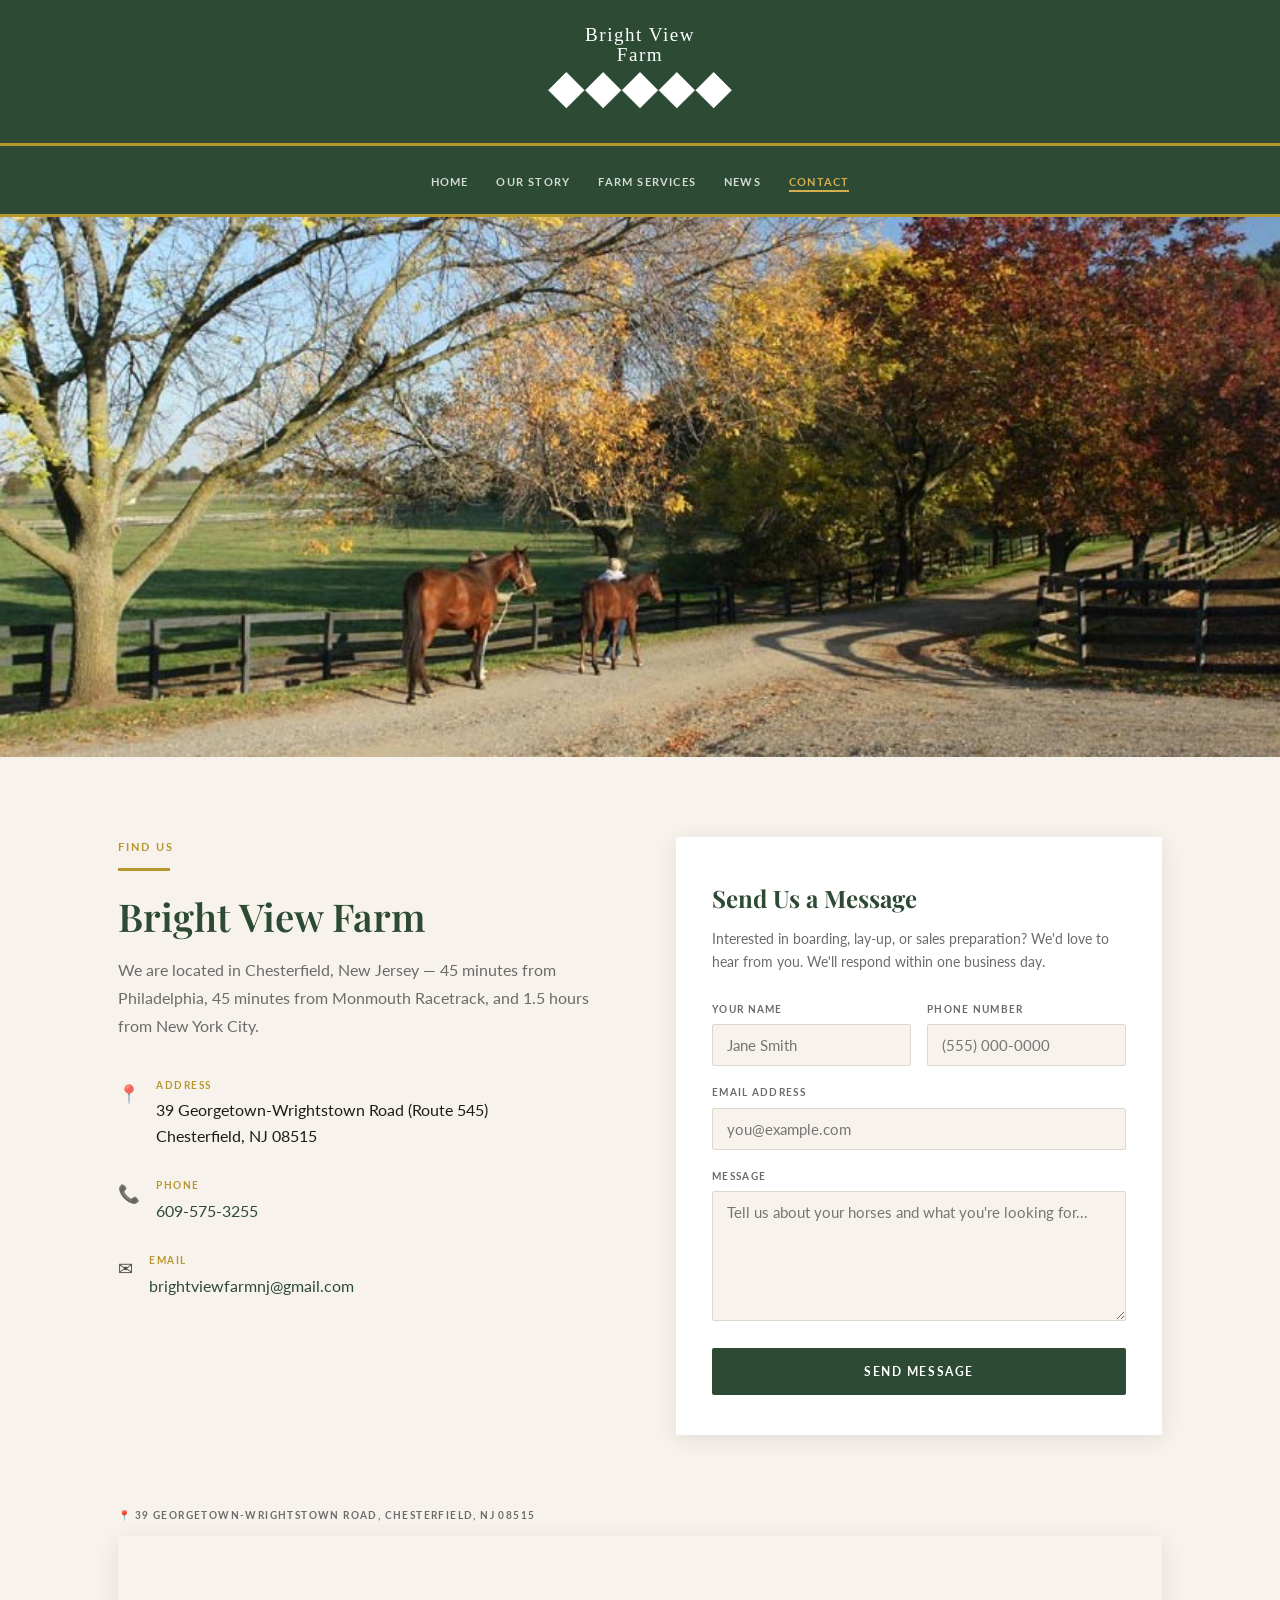
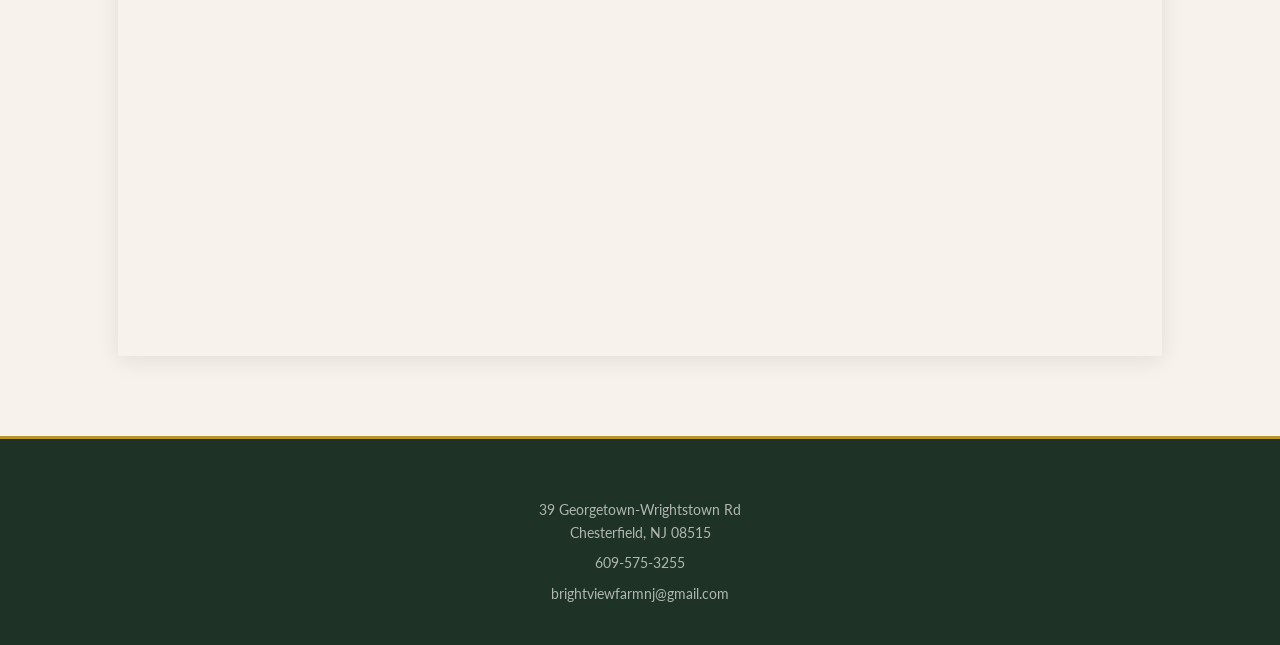
==== contact.html @ b3ddf8e7 "Use precise coordinates for Bright View Farm map pin" ====
<!DOCTYPE html>
<html lang="en">
<head>
  <meta charset="UTF-8">
  <meta name="viewport" content="width=device-width, initial-scale=1.0">
  <title>Contact — Bright View Farm</title>
  <meta name="description" content="Contact Bright View Farm in Chesterfield, NJ. Call 609-575-3255 or email brightviewfarmnj@gmail.com. Located at 39 Georgetown-Wrightstown Road, 45 minutes from Philadelphia.">
  <link rel="stylesheet" href="css/style.css">
</head>
<body>

  <!-- SITE HEADER -->
  <header class="site-header">
    <a href="index.html" class="logo-link">
      <img src="images/logo.svg" alt="Bright View Farm" class="site-logo">
    </a>
  </header>

  <!-- NAVIGATION -->
  <nav class="nav">
    <div class="container nav__inner">
<button class="nav__toggle" aria-label="Toggle navigation"
        onclick="this.closest('nav').querySelector('.nav__links').classList.toggle('open')">
        <span></span><span></span><span></span>
      </button>
      <ul class="nav__links">
        <li><a href="index.html">Home</a></li>
        <li><a href="our-story.html">Our Story</a></li>
        <li><a href="services.html">Farm Services</a></li>
        <li><a href="news.html">News</a></li>
        <li><a href="contact.html" class="active">Contact</a></li>
      </ul>
    </div>
  </nav>

  <!-- HERO -->
  <section class="hero" style="background-image: url('images/home-final-cropped-940x358_c.jpg');"></section>

  <!-- CONTACT SECTION -->
  <section class="contact-section">
    <div class="container">
      <div class="contact-grid">

        <!-- Left: Info + Directions -->
        <div>
          <p class="section-label">Find Us</p>
          <div class="gold-divider"></div>
          <h2 class="section-heading">Bright View Farm</h2>
          <p style="color:var(--text-muted); font-size:0.97rem; margin-bottom:36px; line-height:1.8;">We are located in Chesterfield, New Jersey — 45 minutes from Philadelphia, 45 minutes from Monmouth Racetrack, and 1.5 hours from New York City.</p>

          <div class="contact-info__block">
            <div class="contact-info__icon">&#128205;</div>
            <div>
              <p class="contact-info__label">Address</p>
              <p class="contact-info__value">
                39 Georgetown-Wrightstown Road (Route 545)<br>
                Chesterfield, NJ 08515
              </p>
            </div>
          </div>

          <div class="contact-info__block">
            <div class="contact-info__icon">&#128222;</div>
            <div>
              <p class="contact-info__label">Phone</p>
              <p class="contact-info__value">
                <a href="tel:6095753255">609-575-3255</a>
              </p>
            </div>
          </div>

          <div class="contact-info__block">
            <div class="contact-info__icon">&#9993;</div>
            <div>
              <p class="contact-info__label">Email</p>
              <p class="contact-info__value">
                <a href="mailto:brightviewfarmnj@gmail.com">brightviewfarmnj@gmail.com</a>
              </p>
            </div>
          </div>

        </div>

        <!-- Right: Contact Form -->
        <div>
          <form class="contact-form"
                action="https://formspree.io/f/mojpobgn"
                method="POST">
            <!-- To activate this form: create a free account at formspree.io,
                 create a new form, and replace YOUR_FORM_ID with your form's ID. -->

            <h3 class="contact-form__heading">Send Us a Message</h3>
            <p class="contact-form__sub">Interested in boarding, lay-up, or sales preparation? We'd love to hear from you. We'll respond within one business day.</p>

            <div class="form-row">
              <div class="form-group">
                <label for="name">Your Name</label>
                <input type="text" id="name" name="name" placeholder="Jane Smith" required>
              </div>
              <div class="form-group">
                <label for="phone">Phone Number</label>
                <input type="tel" id="phone" name="phone" placeholder="(555) 000-0000">
              </div>
            </div>

            <div class="form-group">
              <label for="email">Email Address</label>
              <input type="email" id="email" name="email" placeholder="you@example.com" required>
            </div>

            <div class="form-group">
              <label for="message">Message</label>
              <textarea id="message" name="message" placeholder="Tell us about your horses and what you're looking for..." required></textarea>
            </div>

            <button type="submit" class="btn btn--green" style="width:100%; font-size:12px; padding:14px;">Send Message</button>
          </form>
        </div>

      </div>

      <!-- Map -->
      <div class="map-section">
        <p class="map-section__label">&#128205; 39 Georgetown-Wrightstown Road, Chesterfield, NJ 08515</p>
        <iframe
          src="https://maps.google.com/maps?q=loc:40.1287,-74.6628&z=15&output=embed"
          title="Bright View Farm location"
          allowfullscreen=""
          loading="lazy"
          referrerpolicy="no-referrer-when-downgrade">
        </iframe>
      </div>

    </div>
  </section>

  <!-- FOOTER -->
  <footer class="footer">
    <div class="container" style="text-align: center;">
      <p class="footer__contact-line">39 Georgetown-Wrightstown Rd<br>Chesterfield, NJ 08515</p>
      <p class="footer__contact-line"><a href="tel:6095753255">609-575-3255</a></p>
      <p class="footer__contact-line"><a href="mailto:brightviewfarmnj@gmail.com">brightviewfarmnj@gmail.com</a></p>
    </div>
  </footer>

</body>
</html>
---- css/style.css ----
/* ============================================================
   BRIGHT VIEW FARM — SHARED STYLES
   ============================================================ */

@import url('https://fonts.googleapis.com/css2?family=Playfair+Display:ital,wght@0,400;0,600;0,700;1,400&family=Lato:wght@300;400;700&display=swap');

/* === VARIABLES === */
:root {
  --green:        #2D4A35;
  --green-dark:   #1e3225;
  --green-light:  #3d6347;
  --ivory:        #F7F3EC;
  --gold:         #B8962E;
  --gold-light:   #d4af50;
  --charcoal:     #1C1C1C;
  --text-muted:   #6b6b6b;
  --border:       #ddd7ce;
  --white:        #ffffff;
  --shadow:       0 4px 24px rgba(0,0,0,0.09);
}

/* === RESET === */
*, *::before, *::after { box-sizing: border-box; margin: 0; padding: 0; }
img { max-width: 100%; display: block; }
a { text-decoration: none; color: inherit; }
ul { list-style: none; }

ul.services-list {
  list-style: disc;
  padding-left: 24px;
  margin-top: 20px;
}

ul.services-list li {
  margin-bottom: 8px;
}

/* === BASE === */
html { scroll-behavior: smooth; }

body {
  font-family: 'Lato', sans-serif;
  background-color: var(--ivory);
  color: var(--charcoal);
  font-size: 17px;
  line-height: 1.75;
}

/* === UTILITIES === */
.container {
  max-width: 1100px;
  margin: 0 auto;
  padding: 0 28px;
}

.text-center { text-align: center; }
.text-center .section-subheading { margin-left: auto; margin-right: auto; }

.section-label {
  font-size: 11px;
  font-weight: 700;
  letter-spacing: 0.18em;
  text-transform: uppercase;
  color: var(--gold);
  margin-bottom: 12px;
}

.section-heading {
  font-family: 'Playfair Display', serif;
  font-size: clamp(1.8rem, 3vw, 2.4rem);
  font-weight: 600;
  color: var(--green);
  line-height: 1.2;
  margin-bottom: 18px;
}

.section-heading--white { color: var(--white); }

.section-subheading {
  font-size: 1rem;
  color: var(--text-muted);
  max-width: 620px;
  margin-bottom: 48px;
  line-height: 1.8;
}

.gold-divider {
  width: 52px;
  height: 3px;
  background: var(--gold);
  margin-bottom: 22px;
}

.gold-divider--center {
  margin-left: auto;
  margin-right: auto;
}

/* === BUTTONS === */
.btn {
  display: inline-block;
  padding: 13px 30px;
  font-family: 'Lato', sans-serif;
  font-size: 11px;
  font-weight: 700;
  letter-spacing: 0.13em;
  text-transform: uppercase;
  border-radius: 2px;
  transition: background 0.2s, color 0.2s, border-color 0.2s, opacity 0.2s;
  cursor: pointer;
  border: 2px solid transparent;
}

.btn--green {
  background: var(--green);
  color: var(--white);
  border-color: var(--green);
}
.btn--green:hover { background: var(--green-dark); border-color: var(--green-dark); }

.btn--outline-white {
  background: transparent;
  color: var(--white);
  border-color: rgba(255,255,255,0.65);
}
.btn--outline-white:hover { background: rgba(255,255,255,0.12); border-color: var(--white); }

.btn--outline-green {
  background: transparent;
  color: var(--green);
  border-color: var(--green);
}
.btn--outline-green:hover { background: var(--green); color: var(--white); }

.btn--gold {
  background: var(--gold);
  color: var(--white);
  border-color: var(--gold);
}
.btn--gold:hover { background: var(--gold-light); border-color: var(--gold-light); }

/* ============================================================
   NAVIGATION
   ============================================================ */
.nav {
  position: sticky;
  top: 0;
  z-index: 100;
  background: var(--green);
  border-bottom: 3px solid var(--gold);
}

.nav__inner {
  display: flex;
  align-items: center;
  justify-content: center;
  height: 68px;
}

.nav__links {
  display: flex;
  gap: 28px;
  align-items: center;
}

.nav__links a {
  font-size: 11px;
  font-weight: 700;
  letter-spacing: 0.11em;
  text-transform: uppercase;
  color: rgba(255,255,255,0.8);
  transition: color 0.2s;
  white-space: nowrap;
  padding-bottom: 2px;
  border-bottom: 2px solid transparent;
}
.nav__links a:hover,
.nav__links a.active {
  color: var(--gold-light);
  border-bottom-color: var(--gold-light);
}

.nav__toggle {
  display: none;
  flex-direction: column;
  gap: 5px;
  cursor: pointer;
  padding: 4px;
  background: none;
  border: none;
}
.nav__toggle span {
  display: block;
  width: 24px;
  height: 2px;
  background: var(--white);
  transition: 0.2s;
}

@media (max-width: 820px) {
  .nav__toggle { display: flex; }
  .nav__links {
    display: none;
    position: absolute;
    top: 71px;
    left: 0;
    right: 0;
    background: var(--green-dark);
    flex-direction: column;
    gap: 0;
    padding: 12px 0 16px;
  }
  .nav__links.open { display: flex; }
  .nav__links a {
    padding: 11px 28px;
    width: 100%;
    border-bottom: none;
  }
}

/* ============================================================
   HERO — HOME
   ============================================================ */
.hero {
  position: relative;
  min-height: 540px;
  display: flex;
  align-items: center;
  background-size: cover;
  background-position: center;
  background-repeat: no-repeat;
}

.hero--slideshow {
  overflow: hidden;
}

.hero-slide {
  position: absolute;
  inset: 0;
  background-size: cover;
  background-position: center center;
  background-repeat: no-repeat;
  opacity: 0;
  animation: hero-slide-fade 30s infinite;
}

.hero-slide:nth-child(1) { animation-delay: 0s; background-position: 60% center; }
.hero-slide:nth-child(2) { animation-delay: -24s; }
.hero-slide:nth-child(3) { animation-delay: -18s; background-position: left center; }
.hero-slide:nth-child(4) { animation-delay: -12s; }
.hero-slide:nth-child(5) { animation-delay: -6s; }

@keyframes hero-slide-fade {
  0%     { opacity: 1; }
  16.67% { opacity: 1; }
  20%    { opacity: 0; }
  96.67% { opacity: 0; }
  100%   { opacity: 1; }
}

.hero__content {
  position: relative;
  z-index: 1;
  max-width: 580px;
  margin: 0 auto;
  padding: 60px 0;
  text-align: center;
}

.hero__eyebrow {
  font-size: 11px;
  font-weight: 700;
  letter-spacing: 0.2em;
  text-transform: uppercase;
  color: var(--gold-light);
  margin-bottom: 16px;
}

.hero__title {
  font-family: 'Playfair Display', serif;
  font-size: clamp(2.8rem, 6vw, 4.5rem);
  font-weight: 700;
  color: var(--white);
  line-height: 1.05;
  margin-bottom: 20px;
  text-align: center;
}

.hero__tagline {
  font-size: 1.05rem;
  font-weight: 300;
  color: rgba(255,255,255,0.88);
  margin: 0 auto 36px;
  line-height: 1.65;
  max-width: 440px;
}

.hero__actions { display: flex; gap: 14px; flex-wrap: wrap; justify-content: center; }

/* ============================================================
   ECLIPSE AWARD BANNER
   ============================================================ */
.eclipse-banner {
  background: var(--green-dark);
  border-bottom: 4px solid var(--gold);
  padding: 52px 0;
}

.eclipse-banner__inner {
  display: flex;
  align-items: flex-start;
  gap: 36px;
}

.eclipse-banner__trophy {
  font-size: 3.8rem;
  line-height: 1;
  flex-shrink: 0;
  filter: drop-shadow(0 2px 6px rgba(0,0,0,0.3));
}

.eclipse-banner__tag {
  display: inline-block;
  background: var(--gold);
  color: var(--white);
  font-size: 10px;
  font-weight: 700;
  letter-spacing: 0.18em;
  text-transform: uppercase;
  padding: 4px 12px;
  margin-bottom: 10px;
  border-radius: 2px;
}

.eclipse-banner__label {
  font-size: 11px;
  font-weight: 700;
  letter-spacing: 0.16em;
  text-transform: uppercase;
  color: var(--gold-light);
  margin-bottom: 8px;
}

.eclipse-banner__horse {
  font-family: 'Playfair Display', serif;
  font-size: clamp(1.8rem, 3.5vw, 2.4rem);
  font-weight: 700;
  color: var(--white);
  line-height: 1.1;
  margin-bottom: 12px;
}

.eclipse-banner__desc {
  font-size: 0.96rem;
  color: rgba(255,255,255,0.75);
  max-width: 580px;
  line-height: 1.7;
  margin-bottom: 20px;
}

@media (max-width: 600px) {
  .eclipse-banner__inner { flex-direction: column; gap: 20px; }
  .eclipse-banner__trophy { font-size: 2.6rem; }
}

/* ============================================================
   PAGE HERO — inner pages
   ============================================================ */
.page-hero {
  position: relative;
  min-height: 300px;
  display: flex;
  align-items: flex-end;
  background-size: cover;
  background-position: center;
  background-repeat: no-repeat;
}

.page-hero::after {
  content: '';
  position: absolute;
  inset: 0;
  background: linear-gradient(
    to top,
    rgba(20, 38, 24, 0.88) 0%,
    rgba(20, 38, 24, 0.35) 55%,
    transparent 100%
  );
}

.page-hero__content {
  position: relative;
  z-index: 1;
  padding: 40px 0;
}

.page-hero__eyebrow {
  font-size: 11px;
  font-weight: 700;
  letter-spacing: 0.2em;
  text-transform: uppercase;
  color: var(--gold-light);
  margin-bottom: 8px;
}

.page-hero__title {
  font-family: 'Playfair Display', serif;
  font-size: clamp(2rem, 4vw, 3rem);
  font-weight: 700;
  color: var(--white);
  line-height: 1.1;
}

/* ============================================================
   HOME — INTRO SECTION
   ============================================================ */
.intro-section { padding: 88px 0; }

.intro-grid {
  display: grid;
  grid-template-columns: 1fr 1fr;
  gap: 72px;
  align-items: center;
}

.intro-grid__image {
  width: 100%;
  aspect-ratio: 5/4;
  object-fit: cover;
  border-radius: 2px;
  box-shadow: var(--shadow);
}

.intro-grid__text p + p { margin-top: 16px; }

@media (max-width: 780px) {
  .intro-grid { grid-template-columns: 1fr; gap: 40px; }
}

/* ============================================================
   HOME — PILLARS
   ============================================================ */
.pillars-section {
  background: var(--green);
  padding: 80px 0;
}

.pillars-header { margin-bottom: 52px; }

.pillars-grid {
  display: grid;
  grid-template-columns: repeat(3, 1fr);
  gap: 32px;
}

.pillar {
  text-align: center;
  padding: 36px 24px;
  border: 1px solid rgba(255,255,255,0.14);
  border-radius: 2px;
  transition: background 0.2s;
}
.pillar:hover { background: rgba(255,255,255,0.05); }

.pillar__number {
  font-family: 'Playfair Display', serif;
  font-size: 3.2rem;
  font-weight: 700;
  color: var(--gold-light);
  line-height: 1;
  margin-bottom: 8px;
}

.pillar__label {
  font-size: 10px;
  font-weight: 700;
  letter-spacing: 0.14em;
  text-transform: uppercase;
  color: rgba(255,255,255,0.55);
  margin-bottom: 14px;
}

.pillar__text {
  font-size: 0.9rem;
  color: rgba(255,255,255,0.78);
  line-height: 1.7;
}

@media (max-width: 720px) {
  .pillars-grid { grid-template-columns: 1fr; gap: 20px; }
}

/* ============================================================
   HOME — AWARDS STRIP
   ============================================================ */
.awards-section {
  padding: 80px 0;
  background: var(--white);
}

.awards-grid {
  display: flex;
  gap: 20px;
  justify-content: center;
  flex-wrap: wrap;
  margin-top: 44px;
}

.award-badge {
  background: var(--ivory);
  border: 2px solid var(--gold);
  border-radius: 2px;
  padding: 22px 30px;
  text-align: center;
  min-width: 150px;
  transition: transform 0.2s, box-shadow 0.2s;
}
.award-badge:hover { transform: translateY(-3px); box-shadow: var(--shadow); }

.award-badge__year {
  display: block;
  font-family: 'Playfair Display', serif;
  font-size: 2.2rem;
  font-weight: 700;
  color: var(--green);
  line-height: 1;
  margin-bottom: 8px;
}

.award-badge__label {
  font-size: 10px;
  font-weight: 700;
  letter-spacing: 0.1em;
  text-transform: uppercase;
  color: var(--text-muted);
  line-height: 1.5;
}

/* ============================================================
   HOME — PHOTO GRID
   ============================================================ */
.photo-grid-section { padding: 80px 0; }

.photo-grid {
  display: grid;
  grid-template-columns: repeat(4, 1fr);
  gap: 6px;
  margin-top: 44px;
}

.photo-grid__item {
  aspect-ratio: 1;
  overflow: hidden;
}

.photo-grid__item img {
  width: 100%;
  height: 100%;
  object-fit: cover;
  transition: transform 0.45s ease;
}
.photo-grid__item:hover img { transform: scale(1.06); }

@media (max-width: 640px) {
  .photo-grid { grid-template-columns: repeat(2, 1fr); }
}

/* ============================================================
   CTA SECTION
   ============================================================ */
.cta-section {
  background: var(--ivory);
  border-top: 1px solid var(--border);
  border-bottom: 1px solid var(--border);
  padding: 88px 0;
  text-align: center;
}

.cta-section .section-subheading {
  margin-left: auto;
  margin-right: auto;
}

.cta-actions { display: flex; gap: 14px; justify-content: center; flex-wrap: wrap; }

/* ============================================================
   SERVICES PAGE
   ============================================================ */
.services-intro { padding: 80px 0 48px; }

.services-grid {
  display: grid;
  grid-template-columns: 1fr 1fr;
  gap: 28px;
  padding: 0 0 80px;
}

.service-card {
  background: var(--white);
  border-radius: 2px;
  padding: 36px 32px;
  border-left: 4px solid var(--gold);
  box-shadow: var(--shadow);
}

.service-card__icon {
  font-size: 1.8rem;
  margin-bottom: 16px;
  line-height: 1;
}

.service-card__title {
  font-family: 'Playfair Display', serif;
  font-size: 1.25rem;
  color: var(--green);
  margin-bottom: 12px;
}

.service-card__text {
  font-size: 0.92rem;
  color: var(--text-muted);
  line-height: 1.75;
}

@media (max-width: 640px) {
  .services-grid { grid-template-columns: 1fr; }
}

.facilities-section {
  background: var(--green);
  padding: 80px 0;
}

.facilities-grid {
  display: grid;
  grid-template-columns: repeat(4, 1fr);
  gap: 24px;
  margin-top: 52px;
  text-align: center;
}

.facility-stat__number {
  font-family: 'Playfair Display', serif;
  font-size: 3.2rem;
  font-weight: 700;
  color: var(--gold-light);
  line-height: 1;
  margin-bottom: 8px;
}

.facility-stat__label {
  font-size: 10px;
  font-weight: 700;
  letter-spacing: 0.13em;
  text-transform: uppercase;
  color: rgba(255,255,255,0.65);
  line-height: 1.5;
}

@media (max-width: 640px) {
  .facilities-grid { grid-template-columns: repeat(2, 1fr); }
}

.services-photo-strip {
  padding: 80px 0;
}

.services-photo-grid {
  display: grid;
  grid-template-columns: repeat(3, 1fr);
  gap: 8px;
  margin-top: 40px;
}

.services-photo-grid__item {
  aspect-ratio: 4/3;
  overflow: hidden;
}

.services-photo-grid__item img {
  width: 100%;
  height: 100%;
  object-fit: cover;
  transition: transform 0.45s;
}
.services-photo-grid__item:hover img { transform: scale(1.05); }

@media (max-width: 640px) {
  .services-photo-grid { grid-template-columns: 1fr; }
}

/* ============================================================
   OUR STORY PAGE
   ============================================================ */
.story-section { padding: 80px 0; }

.story-block {
  display: grid;
  grid-template-columns: 1fr 1fr;
  gap: 72px;
  align-items: center;
  margin-bottom: 88px;
}

.story-block--reverse { direction: rtl; }
.story-block--reverse > * { direction: ltr; }

.story-block__image {
  width: 100%;
  aspect-ratio: 5/4;
  object-fit: cover;
  border-radius: 2px;
  box-shadow: var(--shadow);
}

.story-block__year {
  display: inline-block;
  background: var(--gold);
  color: var(--white);
  font-size: 10px;
  font-weight: 700;
  letter-spacing: 0.12em;
  text-transform: uppercase;
  padding: 4px 12px;
  margin-bottom: 14px;
  border-radius: 2px;
}

.story-block__text p + p { margin-top: 16px; }

@media (max-width: 780px) {
  .story-block { grid-template-columns: 1fr; gap: 32px; direction: ltr; }
  .story-block--reverse { direction: ltr; }
}

.legacy-quote {
  background: var(--green);
  padding: 80px 0;
  text-align: center;
}

.legacy-quote__mark {
  font-family: 'Playfair Display', serif;
  font-size: 5rem;
  color: var(--gold);
  line-height: 0.5;
  margin-bottom: 24px;
  display: block;
}

.legacy-quote__text {
  font-family: 'Playfair Display', serif;
  font-size: clamp(1.2rem, 2.5vw, 1.65rem);
  font-style: italic;
  color: var(--white);
  max-width: 680px;
  margin: 0 auto 20px;
  line-height: 1.55;
}

.legacy-quote__attr {
  font-size: 0.875rem;
  font-weight: 700;
  letter-spacing: 0.1em;
  text-transform: uppercase;
  color: var(--gold-light);
}

/* ============================================================
   NEWS PAGE
   ============================================================ */
.news-section { padding: 80px 0; }

.eclipse-feature {
  background: var(--green-dark);
  border: 1px solid rgba(184, 150, 46, 0.5);
  border-radius: 2px;
  padding: 52px 48px;
  margin-bottom: 72px;
  display: grid;
  grid-template-columns: auto 1fr;
  gap: 44px;
  align-items: start;
}

.eclipse-feature__trophy {
  font-size: 4.5rem;
  line-height: 1;
  filter: drop-shadow(0 2px 8px rgba(0,0,0,0.4));
}

.eclipse-feature__tag {
  display: inline-block;
  background: var(--gold);
  color: var(--white);
  font-size: 10px;
  font-weight: 700;
  letter-spacing: 0.18em;
  text-transform: uppercase;
  padding: 4px 12px;
  margin-bottom: 14px;
  border-radius: 2px;
}

.eclipse-feature__title {
  font-family: 'Playfair Display', serif;
  font-size: clamp(1.8rem, 3.5vw, 2.6rem);
  font-weight: 700;
  color: var(--white);
  line-height: 1.1;
  margin-bottom: 8px;
}

.eclipse-feature__subtitle {
  font-size: 1rem;
  color: var(--gold-light);
  font-weight: 300;
  letter-spacing: 0.04em;
  margin-bottom: 20px;
}

.eclipse-feature__text {
  font-size: 0.95rem;
  color: rgba(255,255,255,0.78);
  line-height: 1.75;
}

.eclipse-feature__text p + p { margin-top: 14px; }

@media (max-width: 640px) {
  .eclipse-feature {
    grid-template-columns: 1fr;
    gap: 24px;
    padding: 32px 24px;
  }
  .eclipse-feature__trophy { font-size: 3rem; }
}

.toba-section { padding: 0 0 80px; }

.toba-grid {
  display: grid;
  grid-template-columns: 1fr 1fr;
  gap: 20px;
  margin-top: 44px;
}

.toba-card {
  background: var(--white);
  border-radius: 2px;
  padding: 28px 28px;
  border-top: 4px solid var(--green);
  box-shadow: var(--shadow);
  display: flex;
  gap: 20px;
  align-items: flex-start;
}

.toba-card__year {
  font-family: 'Playfair Display', serif;
  font-size: 2rem;
  font-weight: 700;
  color: var(--gold);
  line-height: 1;
  flex-shrink: 0;
  min-width: 56px;
}

.toba-card__title {
  font-size: 0.85rem;
  font-weight: 700;
  text-transform: uppercase;
  letter-spacing: 0.09em;
  color: var(--green);
  margin-bottom: 6px;
}

.toba-card__text {
  font-size: 0.875rem;
  color: var(--text-muted);
  line-height: 1.7;
}

@media (max-width: 640px) {
  .toba-grid { grid-template-columns: 1fr; }
}

.racing-news-section { padding: 0 0 80px; }

.news-item {
  background: var(--white);
  border-radius: 2px;
  padding: 28px 32px;
  margin-bottom: 16px;
  box-shadow: var(--shadow);
  border-left: 4px solid var(--gold);
}

.news-item__date {
  font-size: 10px;
  font-weight: 700;
  letter-spacing: 0.14em;
  text-transform: uppercase;
  color: var(--gold);
  margin-bottom: 8px;
}

.news-item__title {
  font-family: 'Playfair Display', serif;
  font-size: 1.2rem;
  color: var(--green);
  margin-bottom: 10px;
}

.news-item__text {
  font-size: 0.9rem;
  color: var(--text-muted);
  line-height: 1.75;
}

/* ============================================================
   CONTACT PAGE
   ============================================================ */
.contact-section { padding: 80px 0; }

.contact-grid {
  display: grid;
  grid-template-columns: 1fr 1fr;
  gap: 72px;
  align-items: start;
}

@media (max-width: 820px) {
  .contact-grid { grid-template-columns: 1fr; gap: 52px; }
}

.contact-info__block {
  display: flex;
  gap: 16px;
  margin-bottom: 28px;
}

.contact-info__icon {
  font-size: 1.1rem;
  flex-shrink: 0;
  margin-top: 2px;
  opacity: 0.8;
}

.contact-info__label {
  font-size: 10px;
  font-weight: 700;
  letter-spacing: 0.15em;
  text-transform: uppercase;
  color: var(--gold);
  margin-bottom: 4px;
}

.contact-info__value {
  font-size: 0.97rem;
  color: var(--charcoal);
  line-height: 1.65;
}

.contact-info__value a { color: var(--green); transition: color 0.2s; }
.contact-info__value a:hover { color: var(--gold); }

.directions-card {
  background: var(--white);
  border-radius: 2px;
  padding: 32px;
  margin-top: 8px;
  border-left: 4px solid var(--green);
  box-shadow: var(--shadow);
}

.directions-card h3 {
  font-family: 'Playfair Display', serif;
  font-size: 1.15rem;
  color: var(--green);
  margin-bottom: 14px;
}

.directions-card p {
  font-size: 0.93rem;
  color: var(--text-muted);
  line-height: 1.75;
}

/* Contact Form */
.contact-form {
  background: var(--white);
  border-radius: 2px;
  padding: 40px 36px;
  box-shadow: var(--shadow);
}

.contact-form__heading {
  font-family: 'Playfair Display', serif;
  font-size: 1.5rem;
  color: var(--green);
  margin-bottom: 8px;
}

.contact-form__sub {
  font-size: 0.875rem;
  color: var(--text-muted);
  margin-bottom: 28px;
  line-height: 1.65;
}

.form-group { margin-bottom: 18px; }

.form-group label {
  display: block;
  font-size: 10px;
  font-weight: 700;
  letter-spacing: 0.13em;
  text-transform: uppercase;
  color: var(--text-muted);
  margin-bottom: 6px;
}

.form-group input,
.form-group select,
.form-group textarea {
  width: 100%;
  padding: 11px 14px;
  border: 1px solid var(--border);
  border-radius: 2px;
  font-family: 'Lato', sans-serif;
  font-size: 0.95rem;
  color: var(--charcoal);
  background: var(--ivory);
  transition: border-color 0.2s, box-shadow 0.2s;
  -webkit-appearance: none;
  appearance: none;
}

.form-group input:focus,
.form-group select:focus,
.form-group textarea:focus {
  outline: none;
  border-color: var(--green);
  box-shadow: 0 0 0 3px rgba(45, 74, 53, 0.1);
}

.form-group textarea {
  height: 130px;
  resize: vertical;
}

.form-row {
  display: grid;
  grid-template-columns: 1fr 1fr;
  gap: 16px;
}

@media (max-width: 480px) {
  .form-row { grid-template-columns: 1fr; }
  .contact-form { padding: 32px 24px; }
}

/* Map */
.map-section { margin-top: 72px; }

.map-section__label {
  font-size: 10px;
  font-weight: 700;
  letter-spacing: 0.14em;
  text-transform: uppercase;
  color: var(--text-muted);
  margin-bottom: 12px;
}

.map-section iframe {
  width: 100%;
  height: 420px;
  border: 0;
  display: block;
  border-radius: 2px;
  box-shadow: var(--shadow);
}

/* ============================================================
   FOOTER
   ============================================================ */
.footer {
  background: var(--green-dark);
  padding: 60px 0 32px;
  border-top: 3px solid var(--gold);
}

.footer__inner {
  display: grid;
  grid-template-columns: 2.2fr 1fr 1.2fr;
  gap: 52px;
  margin-bottom: 52px;
}

.footer__logo {
  font-family: 'Playfair Display', serif;
  font-size: 1.25rem;
  color: var(--white);
  margin-bottom: 12px;
  letter-spacing: 0.03em;
}

.footer__tagline {
  font-size: 0.875rem;
  color: rgba(255,255,255,0.52);
  line-height: 1.7;
  margin-bottom: 16px;
}

.footer__award-note {
  font-size: 0.8rem;
  color: var(--gold-light);
  font-style: italic;
  line-height: 1.55;
}

.footer__heading {
  font-size: 10px;
  font-weight: 700;
  letter-spacing: 0.16em;
  text-transform: uppercase;
  color: var(--gold-light);
  margin-bottom: 18px;
}

.footer__links {
  display: flex;
  flex-direction: column;
  gap: 10px;
}

.footer__links a {
  font-size: 0.875rem;
  color: rgba(255,255,255,0.65);
  transition: color 0.2s;
}
.footer__links a:hover { color: var(--white); }

.footer__contact-line {
  font-size: 0.875rem;
  color: rgba(255,255,255,0.65);
  margin-bottom: 8px;
  line-height: 1.6;
}

.footer__contact-line a {
  color: rgba(255,255,255,0.65);
  transition: color 0.2s;
}
.footer__contact-line a:hover { color: var(--white); }

.footer__bottom {
  border-top: 1px solid rgba(255,255,255,0.1);
  padding-top: 24px;
  display: flex;
  justify-content: space-between;
  align-items: center;
  flex-wrap: wrap;
  gap: 10px;
}

.footer__copy {
  font-size: 0.8rem;
  color: rgba(255,255,255,0.38);
}

@media (max-width: 820px) {
  .footer__inner { grid-template-columns: 1fr; gap: 36px; }
  .footer__bottom { flex-direction: column; text-align: center; }
}

/* ---- Site Header / Logo ---- */
.site-header {
  background-color: #2D4A35;
  padding: 20px 0 18px;
  text-align: center;
  border-bottom: 3px solid #B8962E;
}
.logo-link {
  display: inline-block;
  line-height: 0;
  text-decoration: none;
}
.site-logo {
  width: 280px;
  max-width: 88vw;
  height: auto;
}
@media (max-width: 600px) {
  .site-logo { width: 220px; }
}
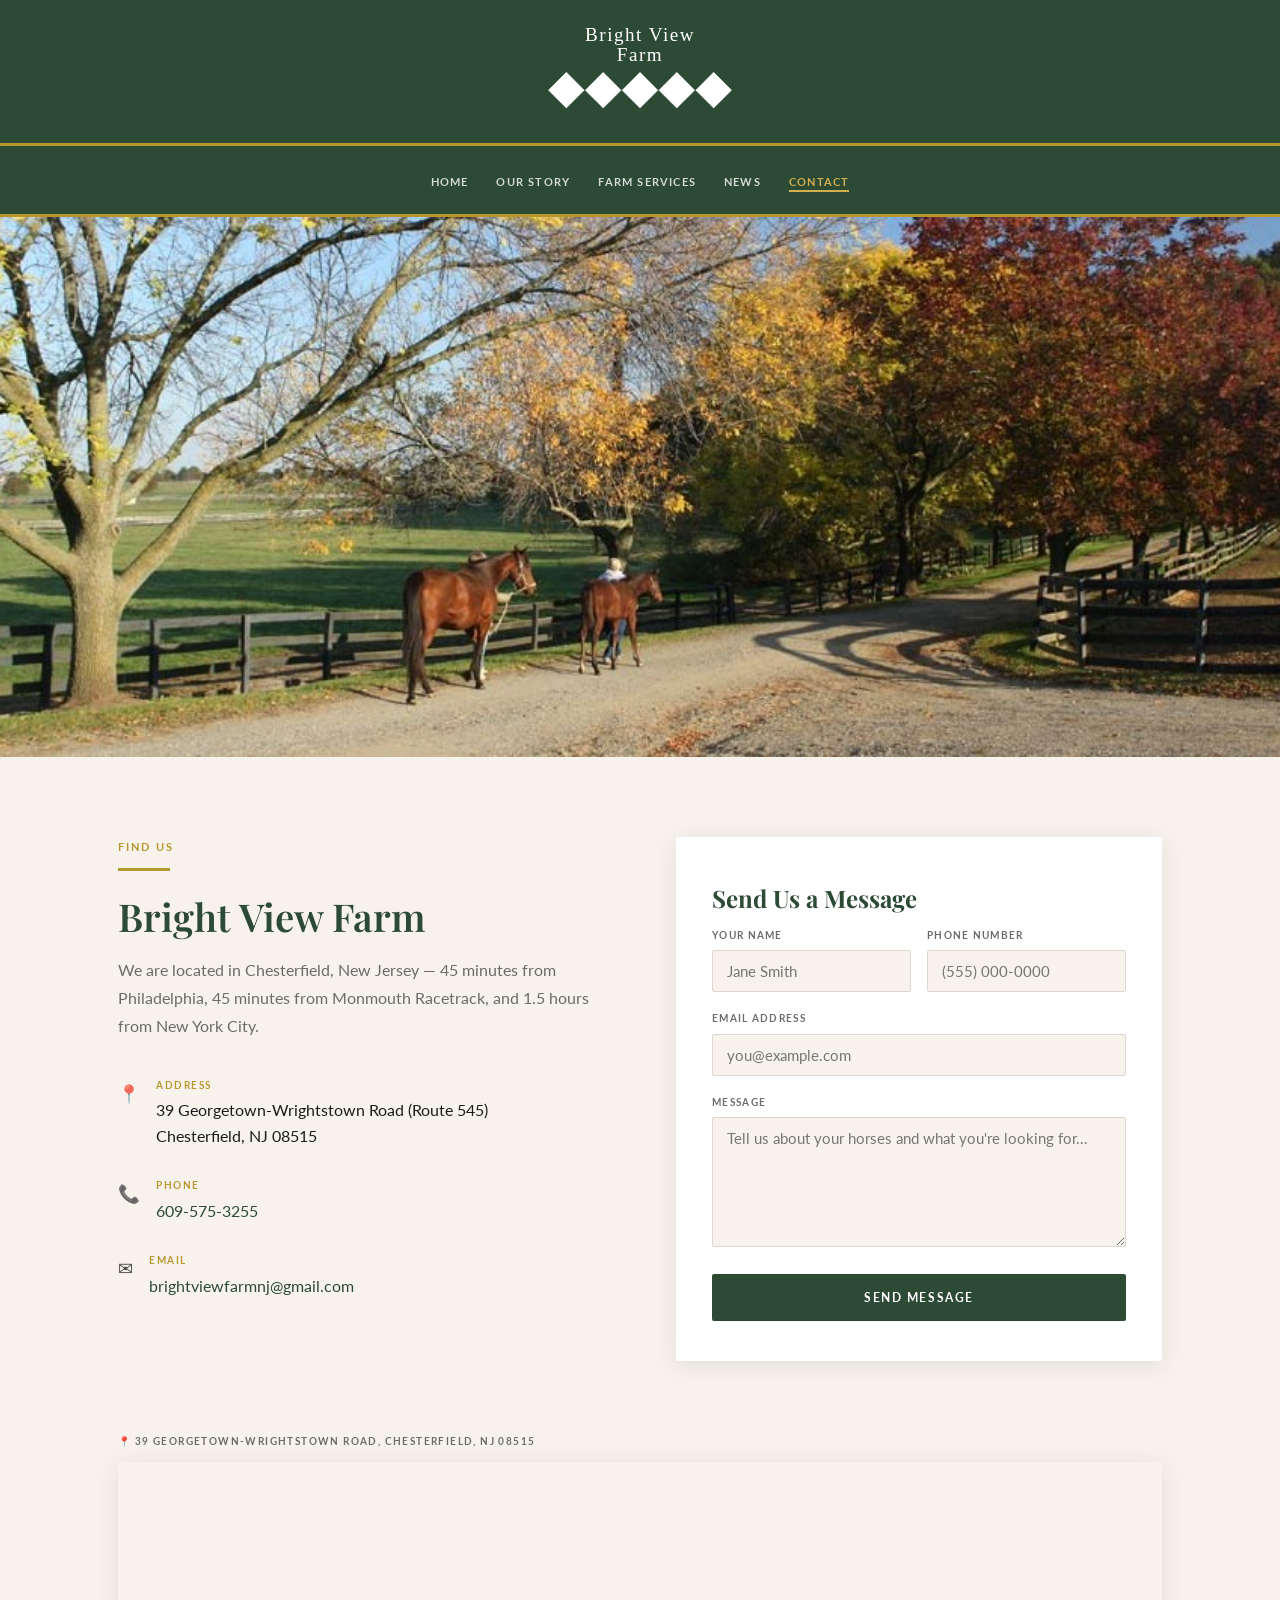
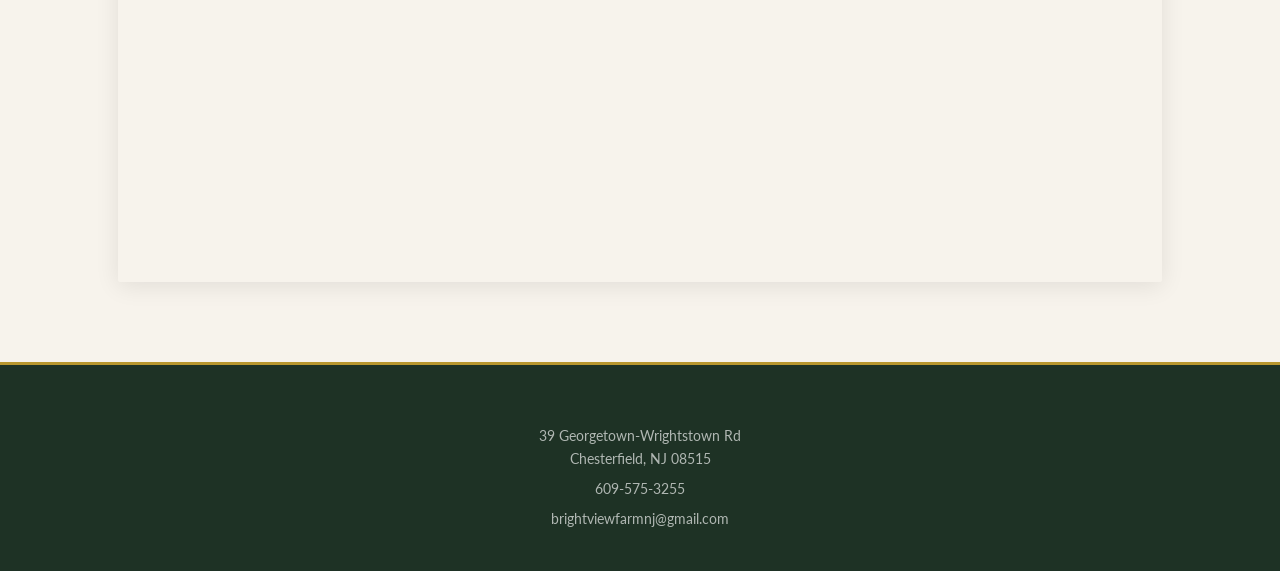
==== commit ae5d629d: "Remove form intro paragraph from Contact page" ====
--- a/contact.html
+++ b/contact.html
@@ -90,7 +90,6 @@
                  create a new form, and replace YOUR_FORM_ID with your form's ID. -->
 
             <h3 class="contact-form__heading">Send Us a Message</h3>
-            <p class="contact-form__sub">Interested in boarding, lay-up, or sales preparation? We'd love to hear from you. We'll respond within one business day.</p>
 
             <div class="form-row">
               <div class="form-group">
@@ -123,7 +122,7 @@
       <div class="map-section">
         <p class="map-section__label">&#128205; 39 Georgetown-Wrightstown Road, Chesterfield, NJ 08515</p>
         <iframe
-          src="https://maps.google.com/maps?q=loc:40.1287,-74.6628&z=15&output=embed"
+          src="https://maps.google.com/maps?q=39+Wrightstown+Georgetown+Rd,+Chesterfield,+NJ+08515&output=embed&z=15"
           title="Bright View Farm location"
           allowfullscreen=""
           loading="lazy"
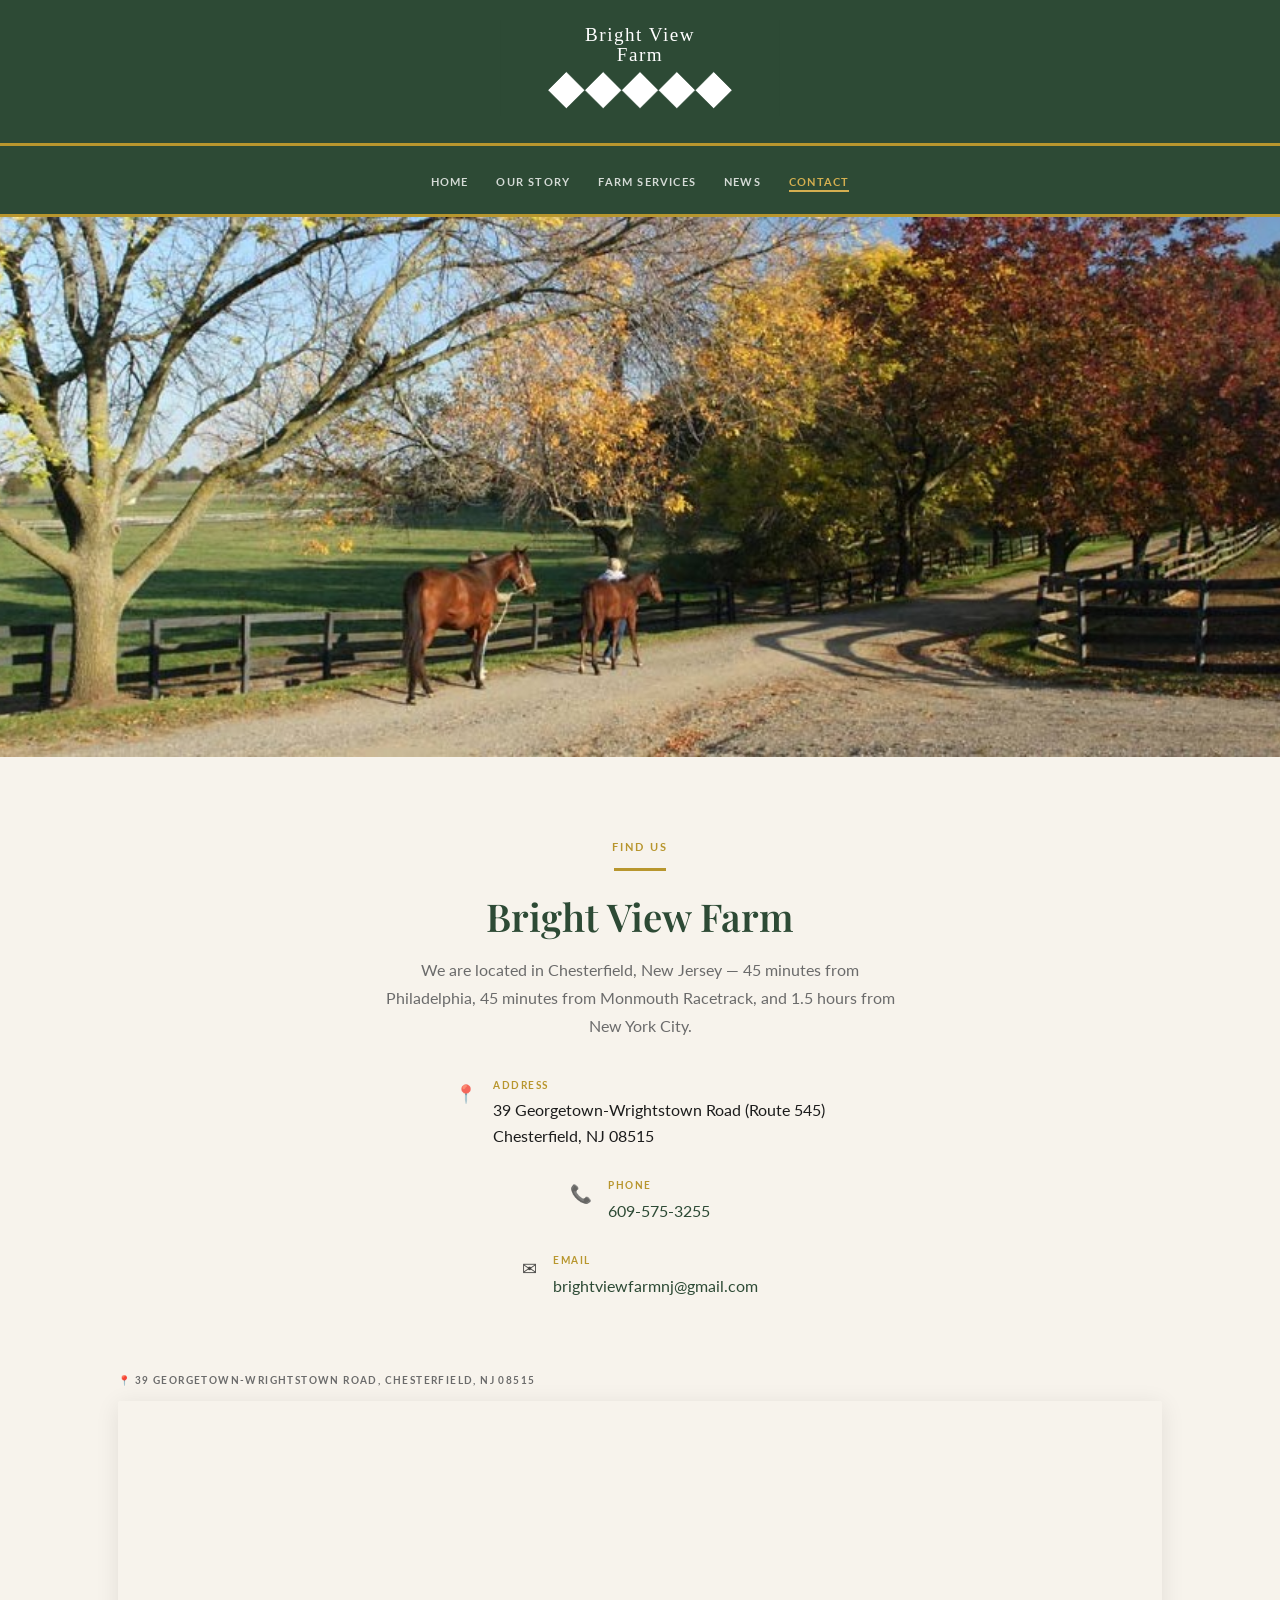
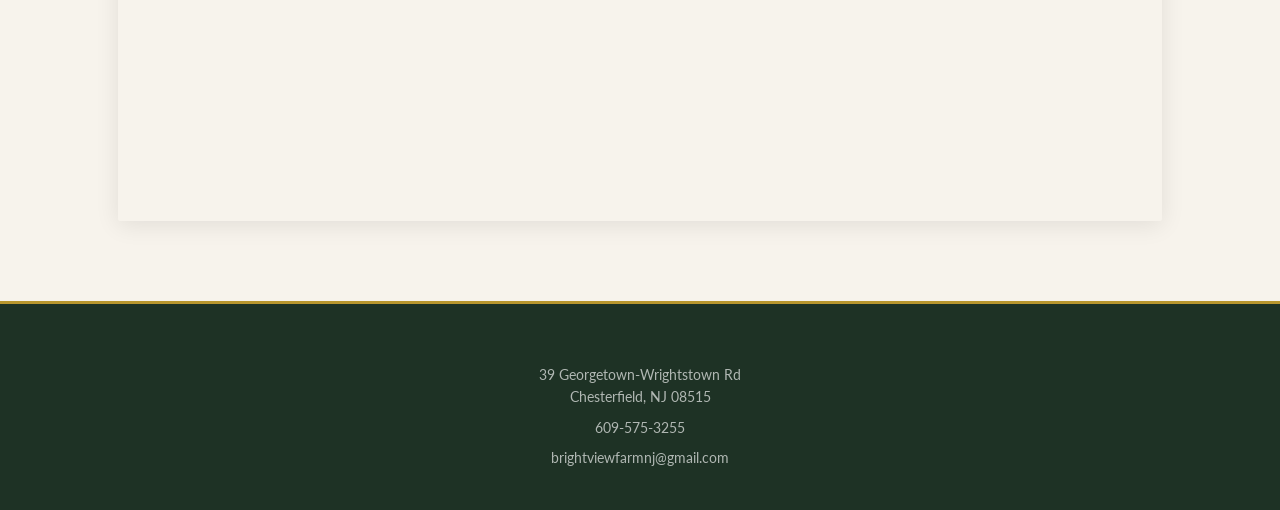
==== commit 83702928: "Remove message form, center contact info layout" ====
--- a/contact.html
+++ b/contact.html
@@ -39,81 +39,41 @@
   <!-- CONTACT SECTION -->
   <section class="contact-section">
     <div class="container">
-      <div class="contact-grid">
+      <div class="contact-info-center">
+        <p class="section-label">Find Us</p>
+        <div class="gold-divider gold-divider--center"></div>
+        <h2 class="section-heading">Bright View Farm</h2>
+        <p style="color:var(--text-muted); font-size:0.97rem; margin-bottom:36px; line-height:1.8;">We are located in Chesterfield, New Jersey — 45 minutes from Philadelphia, 45 minutes from Monmouth Racetrack, and 1.5 hours from New York City.</p>
 
-        <!-- Left: Info + Directions -->
-        <div>
-          <p class="section-label">Find Us</p>
-          <div class="gold-divider"></div>
-          <h2 class="section-heading">Bright View Farm</h2>
-          <p style="color:var(--text-muted); font-size:0.97rem; margin-bottom:36px; line-height:1.8;">We are located in Chesterfield, New Jersey — 45 minutes from Philadelphia, 45 minutes from Monmouth Racetrack, and 1.5 hours from New York City.</p>
-
-          <div class="contact-info__block">
-            <div class="contact-info__icon">&#128205;</div>
-            <div>
-              <p class="contact-info__label">Address</p>
-              <p class="contact-info__value">
-                39 Georgetown-Wrightstown Road (Route 545)<br>
-                Chesterfield, NJ 08515
-              </p>
-            </div>
+        <div class="contact-info__block">
+          <div class="contact-info__icon">&#128205;</div>
+          <div>
+            <p class="contact-info__label">Address</p>
+            <p class="contact-info__value">
+              39 Georgetown-Wrightstown Road (Route 545)<br>
+              Chesterfield, NJ 08515
+            </p>
           </div>
-
-          <div class="contact-info__block">
-            <div class="contact-info__icon">&#128222;</div>
-            <div>
-              <p class="contact-info__label">Phone</p>
-              <p class="contact-info__value">
-                <a href="tel:6095753255">609-575-3255</a>
-              </p>
-            </div>
-          </div>
-
-          <div class="contact-info__block">
-            <div class="contact-info__icon">&#9993;</div>
-            <div>
-              <p class="contact-info__label">Email</p>
-              <p class="contact-info__value">
-                <a href="mailto:brightviewfarmnj@gmail.com">brightviewfarmnj@gmail.com</a>
-              </p>
-            </div>
-          </div>
-
         </div>
 
-        <!-- Right: Contact Form -->
-        <div>
-          <form class="contact-form"
-                action="https://formspree.io/f/mojpobgn"
-                method="POST">
-            <!-- To activate this form: create a free account at formspree.io,
-                 create a new form, and replace YOUR_FORM_ID with your form's ID. -->
+        <div class="contact-info__block">
+          <div class="contact-info__icon">&#128222;</div>
+          <div>
+            <p class="contact-info__label">Phone</p>
+            <p class="contact-info__value">
+              <a href="tel:6095753255">609-575-3255</a>
+            </p>
+          </div>
+        </div>
 
-            <h3 class="contact-form__heading">Send Us a Message</h3>
-
-            <div class="form-row">
-              <div class="form-group">
-                <label for="name">Your Name</label>
-                <input type="text" id="name" name="name" placeholder="Jane Smith" required>
-              </div>
-              <div class="form-group">
-                <label for="phone">Phone Number</label>
-                <input type="tel" id="phone" name="phone" placeholder="(555) 000-0000">
-              </div>
-            </div>
-
-            <div class="form-group">
-              <label for="email">Email Address</label>
-              <input type="email" id="email" name="email" placeholder="you@example.com" required>
-            </div>
-
-            <div class="form-group">
-              <label for="message">Message</label>
-              <textarea id="message" name="message" placeholder="Tell us about your horses and what you're looking for..." required></textarea>
-            </div>
-
-            <button type="submit" class="btn btn--green" style="width:100%; font-size:12px; padding:14px;">Send Message</button>
-          </form>
+        <div class="contact-info__block">
+          <div class="contact-info__icon">&#9993;</div>
+          <div>
+            <p class="contact-info__label">Email</p>
+            <p class="contact-info__value">
+              <a href="mailto:brightviewfarmnj@gmail.com">brightviewfarmnj@gmail.com</a>
+            </p>
+          </div>
         </div>
 
       </div>
--- a/css/style.css
+++ b/css/style.css
@@ -924,15 +924,15 @@
    ============================================================ */
 .contact-section { padding: 80px 0; }
 
-.contact-grid {
-  display: grid;
-  grid-template-columns: 1fr 1fr;
-  gap: 72px;
-  align-items: start;
-}
-
-@media (max-width: 820px) {
-  .contact-grid { grid-template-columns: 1fr; gap: 52px; }
+.contact-info-center {
+  max-width: 520px;
+  margin: 0 auto;
+  text-align: center;
+}
+
+.contact-info-center .contact-info__block {
+  justify-content: center;
+  text-align: left;
 }
 
 .contact-info__block {
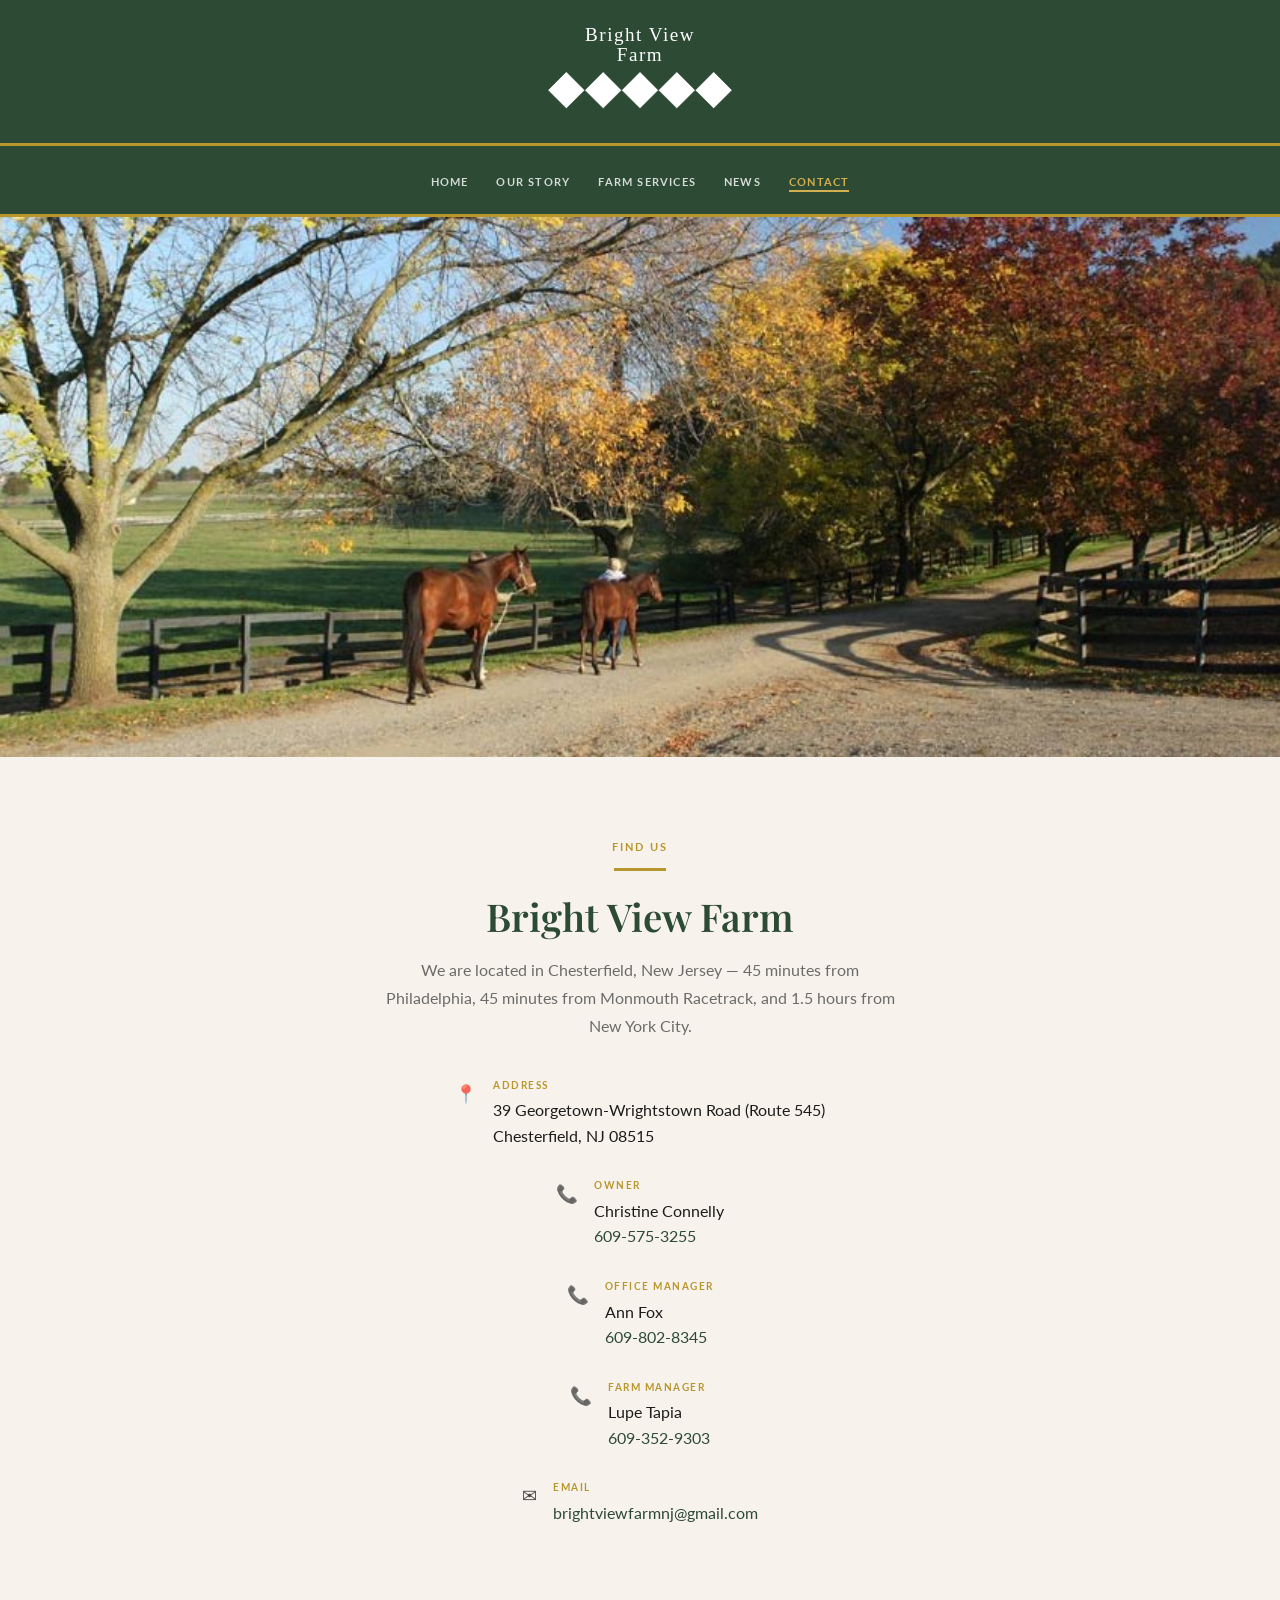
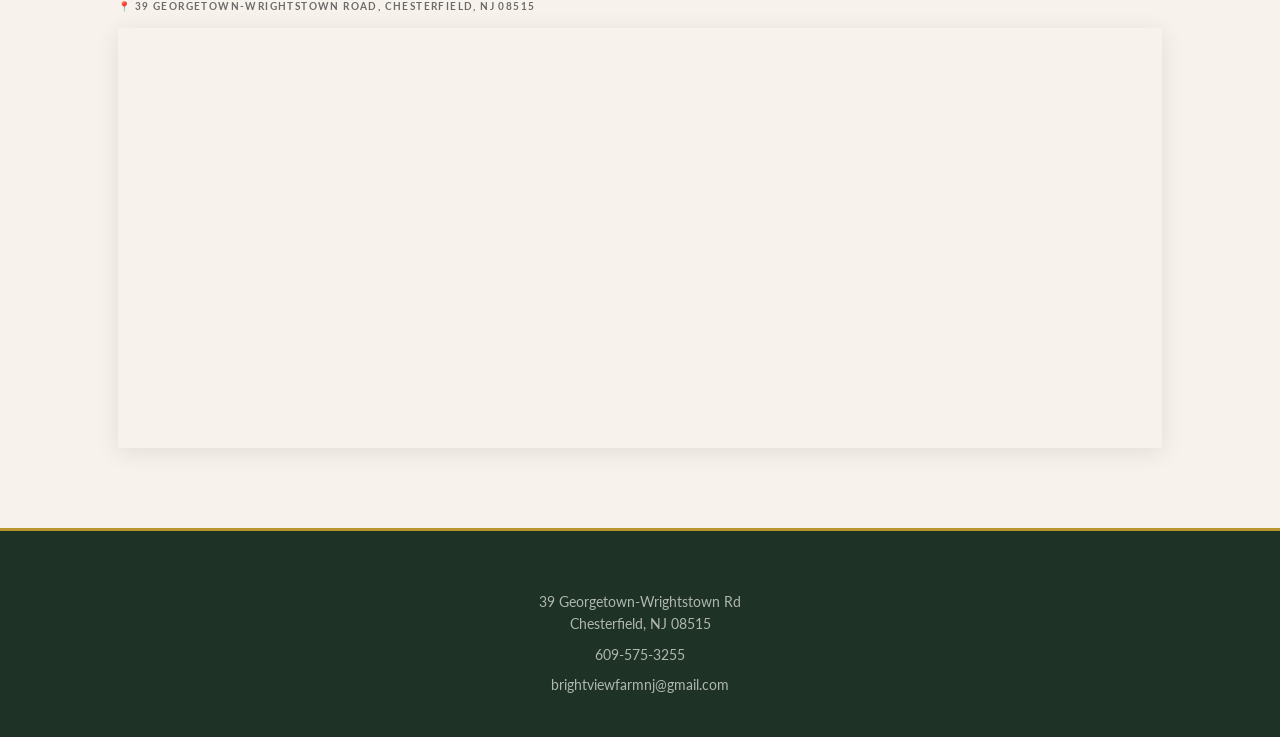
==== commit 82ca1acd: "Add three separate contacts: owner, office manager, farm manager" ====
--- a/contact.html
+++ b/contact.html
@@ -59,9 +59,32 @@
         <div class="contact-info__block">
           <div class="contact-info__icon">&#128222;</div>
           <div>
-            <p class="contact-info__label">Phone</p>
+            <p class="contact-info__label">Owner</p>
             <p class="contact-info__value">
+              Christine Connelly<br>
               <a href="tel:6095753255">609-575-3255</a>
+            </p>
+          </div>
+        </div>
+
+        <div class="contact-info__block">
+          <div class="contact-info__icon">&#128222;</div>
+          <div>
+            <p class="contact-info__label">Office Manager</p>
+            <p class="contact-info__value">
+              Ann Fox<br>
+              <a href="tel:6098028345">609-802-8345</a>
+            </p>
+          </div>
+        </div>
+
+        <div class="contact-info__block">
+          <div class="contact-info__icon">&#128222;</div>
+          <div>
+            <p class="contact-info__label">Farm Manager</p>
+            <p class="contact-info__value">
+              Lupe Tapia<br>
+              <a href="tel:6093529303">609-352-9303</a>
             </p>
           </div>
         </div>
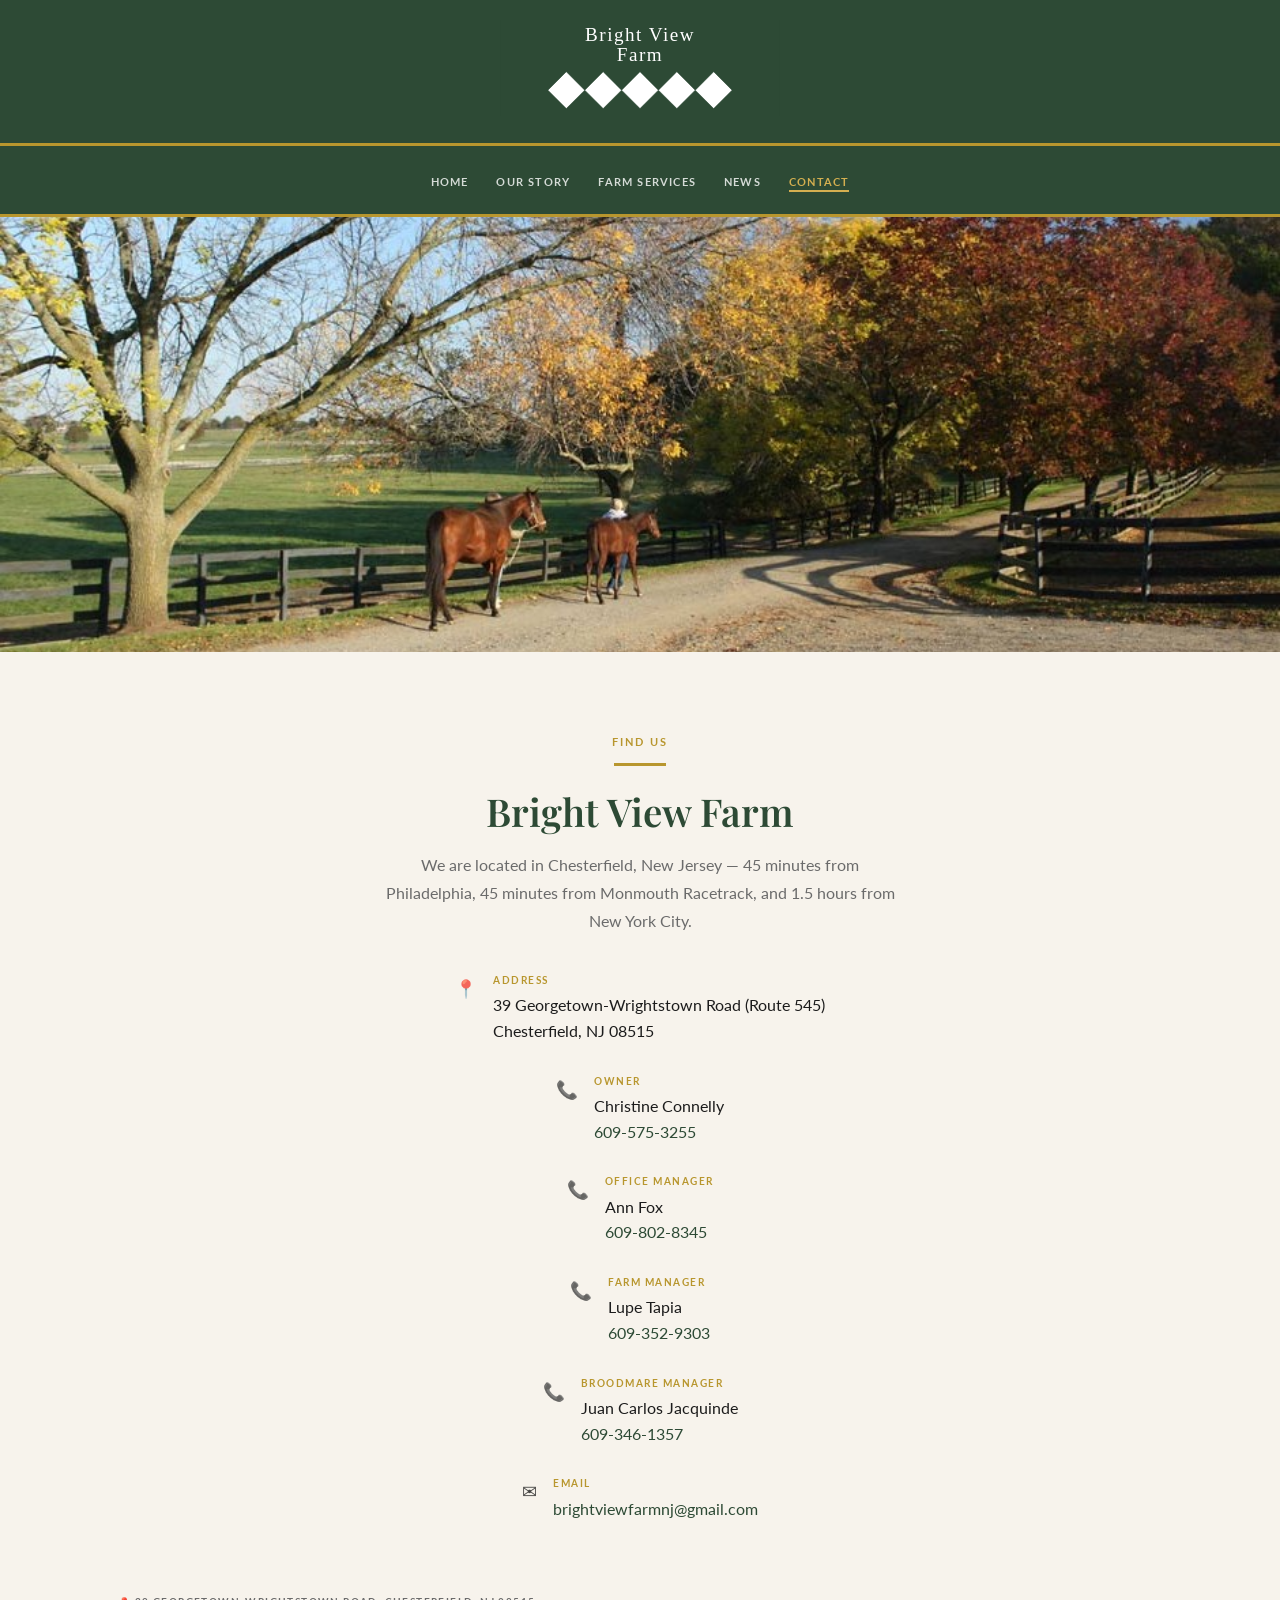
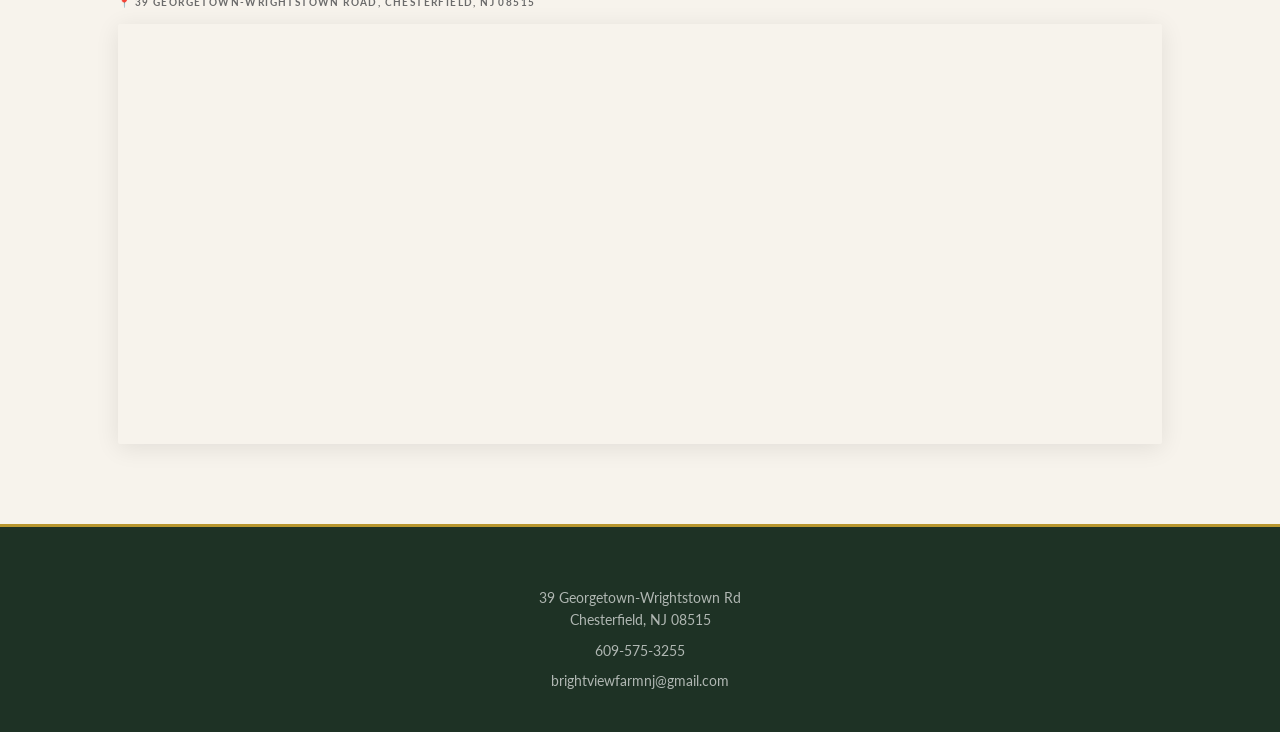
==== commit 07e37bbd: "Add Broodmare Manager contact: Juan Carlos Jacquinde" ====
--- a/contact.html
+++ b/contact.html
@@ -90,6 +90,17 @@
         </div>
 
         <div class="contact-info__block">
+          <div class="contact-info__icon">&#128222;</div>
+          <div>
+            <p class="contact-info__label">Broodmare Manager</p>
+            <p class="contact-info__value">
+              Juan Carlos Jacquinde<br>
+              <a href="tel:6093461357">609-346-1357</a>
+            </p>
+          </div>
+        </div>
+
+        <div class="contact-info__block">
           <div class="contact-info__icon">&#9993;</div>
           <div>
             <p class="contact-info__label">Email</p>
--- a/css/style.css
+++ b/css/style.css
@@ -223,7 +223,7 @@
    ============================================================ */
 .hero {
   position: relative;
-  min-height: 540px;
+  min-height: clamp(320px, 34vw, 620px);
   display: flex;
   align-items: center;
   background-size: cover;
@@ -245,11 +245,18 @@
   animation: hero-slide-fade 30s infinite;
 }
 
-.hero-slide:nth-child(1) { animation-delay: 0s; background-position: 60% center; }
+.hero-slide:nth-child(1) { animation-delay: 0s; }
 .hero-slide:nth-child(2) { animation-delay: -24s; }
-.hero-slide:nth-child(3) { animation-delay: -18s; background-position: left center; }
+.hero-slide:nth-child(3) { animation-delay: -18s; }
 .hero-slide:nth-child(4) { animation-delay: -12s; }
 .hero-slide:nth-child(5) { animation-delay: -6s; }
+
+.home-hero .hero-slide:nth-child(1) { background-position: 60% center; }
+
+/* Our Story slideshow (full-bleed photos) — per-photo crop adjustment
+   so the subject (not sky or foreground grass) stays in frame at wide
+   aspect ratios. */
+.our-story-hero .hero-slide:nth-child(4) { background-position: center 82%; }
 
 @keyframes hero-slide-fade {
   0%     { opacity: 1; }
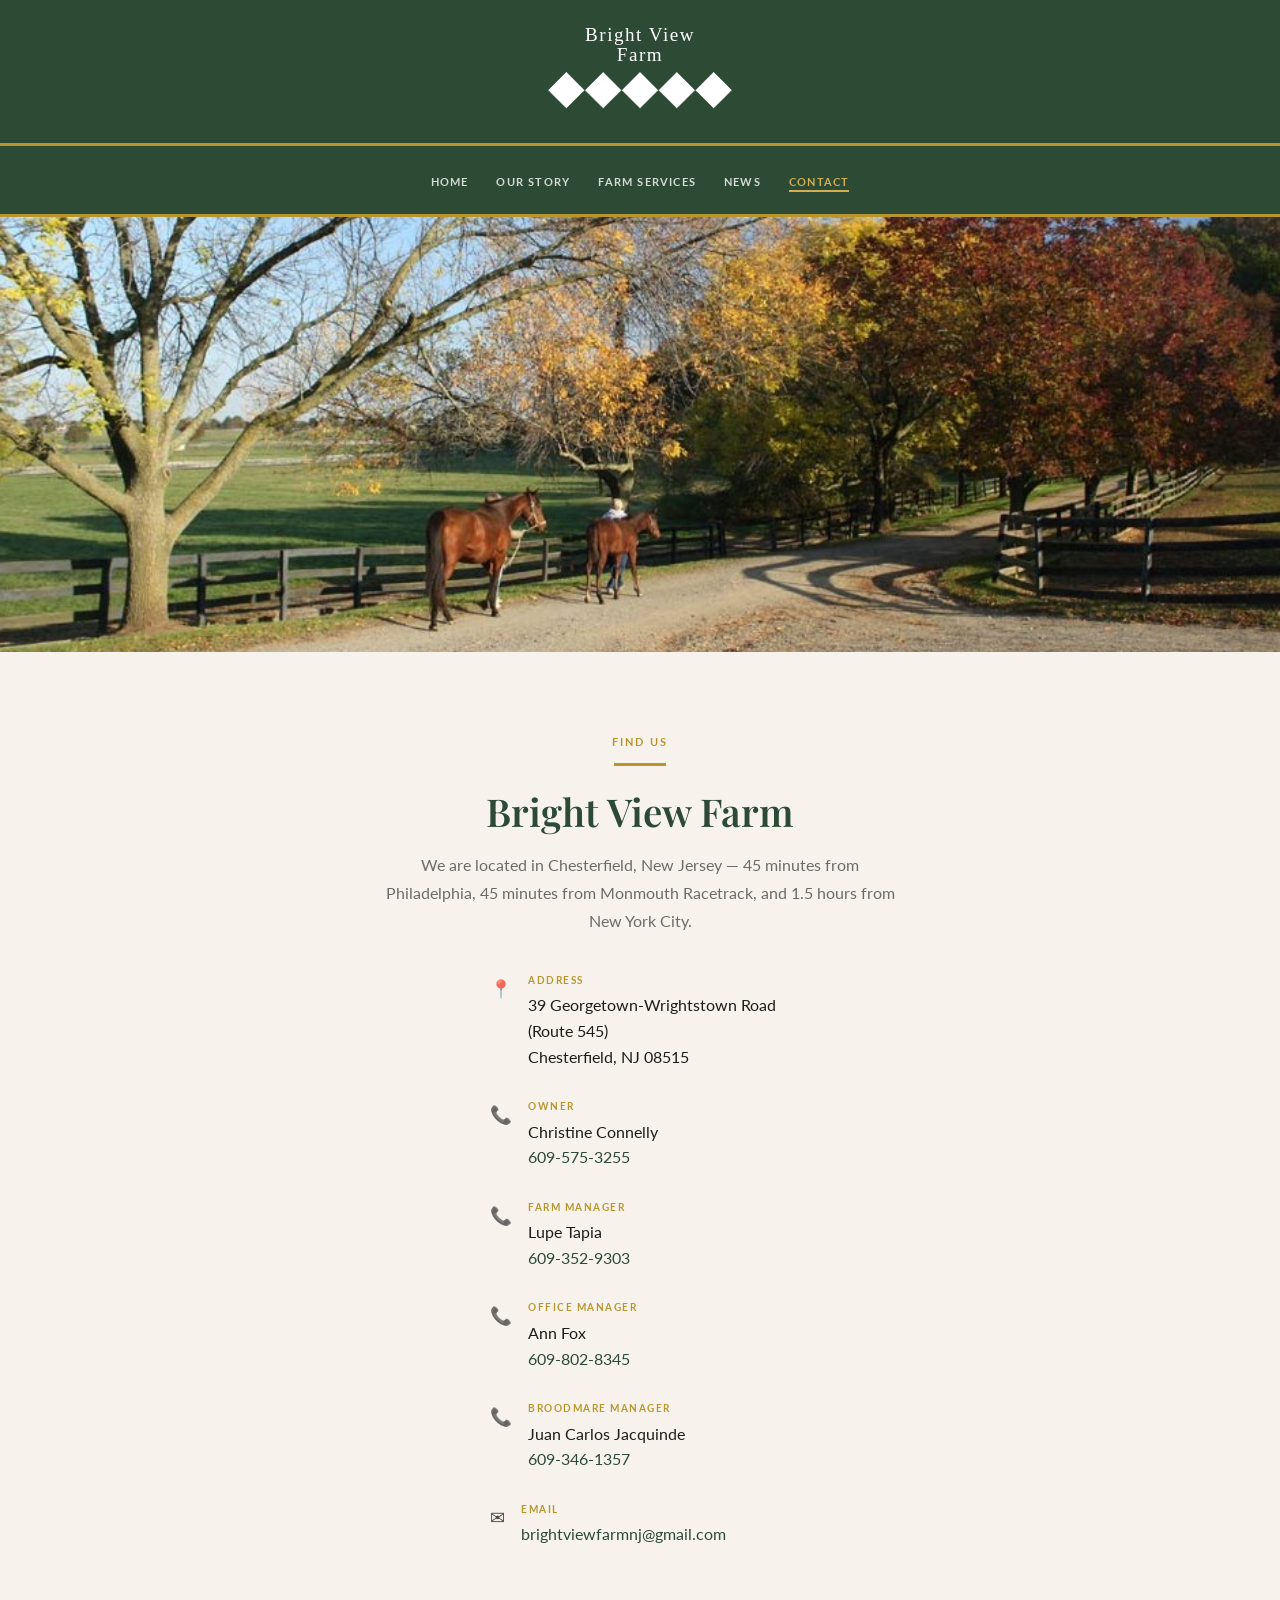
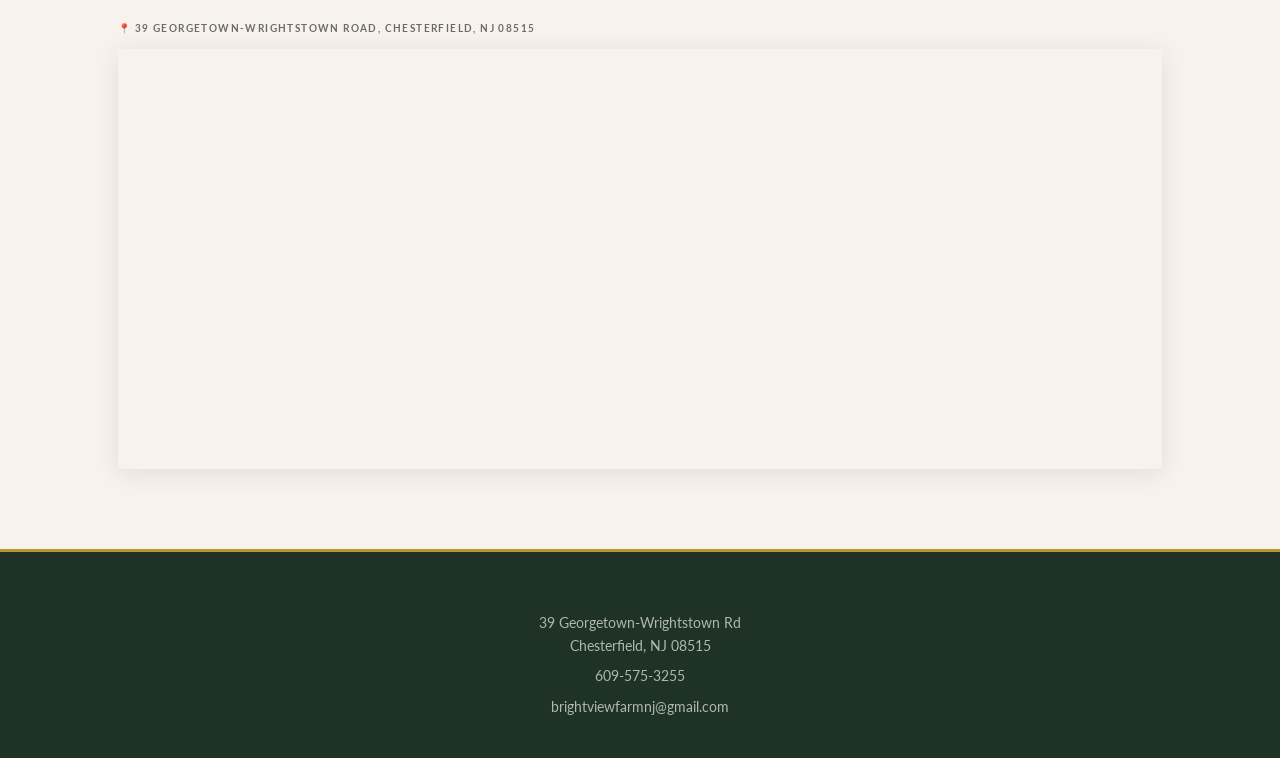
==== commit aa7e09b2: "Reorder contact page: Christine, Lupe, Ann, Juan" ====
--- a/contact.html
+++ b/contact.html
@@ -70,10 +70,10 @@
         <div class="contact-info__block">
           <div class="contact-info__icon">&#128222;</div>
           <div>
-            <p class="contact-info__label">Office Manager</p>
+            <p class="contact-info__label">Farm Manager</p>
             <p class="contact-info__value">
-              Ann Fox<br>
-              <a href="tel:6098028345">609-802-8345</a>
+              Lupe Tapia<br>
+              <a href="tel:6093529303">609-352-9303</a>
             </p>
           </div>
         </div>
@@ -81,10 +81,10 @@
         <div class="contact-info__block">
           <div class="contact-info__icon">&#128222;</div>
           <div>
-            <p class="contact-info__label">Farm Manager</p>
+            <p class="contact-info__label">Office Manager</p>
             <p class="contact-info__value">
-              Lupe Tapia<br>
-              <a href="tel:6093529303">609-352-9303</a>
+              Ann Fox<br>
+              <a href="tel:6098028345">609-802-8345</a>
             </p>
           </div>
         </div>
--- a/css/style.css
+++ b/css/style.css
@@ -253,10 +253,33 @@
 
 .home-hero .hero-slide:nth-child(1) { background-position: 60% center; }
 
+/* Our Story slideshow has only 4 photos (not the standard 5), so it
+   needs its own timing: a 24s loop, 6s per photo. It also needs its
+   own keyframes — the shared hero-slide-fade animation keeps each
+   photo "on" for only 1/5 of the loop, which left a gap (each photo
+   needs to stay on for 1/4 of the loop here, or every photo fades to
+   nothing in between and the page's background flashes through). */
+.our-story-hero .hero-slide {
+  animation-name: hero-slide-fade-4up;
+  animation-duration: 24s;
+}
+.our-story-hero .hero-slide:nth-child(1) { animation-delay: 0s; }
+.our-story-hero .hero-slide:nth-child(2) { animation-delay: -18s; }
+.our-story-hero .hero-slide:nth-child(3) { animation-delay: -12s; }
+.our-story-hero .hero-slide:nth-child(4) { animation-delay: -6s; }
+
+@keyframes hero-slide-fade-4up {
+  0%     { opacity: 1; }
+  20.83% { opacity: 1; }
+  25%    { opacity: 0; }
+  95.83% { opacity: 0; }
+  100%   { opacity: 1; }
+}
+
 /* Our Story slideshow (full-bleed photos) — per-photo crop adjustment
    so the subject (not sky or foreground grass) stays in frame at wide
    aspect ratios. */
-.our-story-hero .hero-slide:nth-child(4) { background-position: center 82%; }
+.our-story-hero .hero-slide:nth-child(3) { background-position: center 82%; }
 
 @keyframes hero-slide-fade {
   0%     { opacity: 1; }
@@ -899,7 +922,7 @@
   background: var(--white);
   border-radius: 2px;
   padding: 28px 32px;
-  margin-bottom: 16px;
+  margin-bottom: 32px;
   box-shadow: var(--shadow);
   border-left: 4px solid var(--gold);
 }
@@ -915,15 +938,60 @@
 
 .news-item__title {
   font-family: 'Playfair Display', serif;
-  font-size: 1.2rem;
+  font-size: 1.35rem;
   color: var(--green);
-  margin-bottom: 10px;
-}
-
-.news-item__text {
-  font-size: 0.9rem;
-  color: var(--text-muted);
+  line-height: 1.3;
+  margin-bottom: 14px;
+}
+
+.news-item__text,
+.news-item__excerpt {
+  font-size: 0.95rem;
+  color: var(--charcoal);
   line-height: 1.75;
+  margin-bottom: 14px;
+}
+
+.news-item__image {
+  width: 100%;
+  height: auto;
+  border-radius: 2px;
+  margin: 6px 0 18px;
+}
+
+.news-item__video {
+  position: relative;
+  padding-bottom: 56.25%;
+  height: 0;
+  overflow: hidden;
+  border-radius: 2px;
+  margin-top: 6px;
+}
+
+.news-item__video iframe {
+  position: absolute;
+  top: 0;
+  left: 0;
+  width: 100%;
+  height: 100%;
+  border: 0;
+}
+
+.news-item__link {
+  display: inline-block;
+  font-size: 11px;
+  font-weight: 700;
+  letter-spacing: 0.14em;
+  text-transform: uppercase;
+  color: var(--green);
+  border-bottom: 2px solid var(--gold);
+  padding-bottom: 2px;
+  transition: color 0.2s, border-color 0.2s;
+}
+
+.news-item__link:hover {
+  color: var(--gold);
+  border-bottom-color: var(--green);
 }
 
 /* ============================================================
@@ -938,7 +1006,9 @@
 }
 
 .contact-info-center .contact-info__block {
-  justify-content: center;
+  width: 300px;
+  margin-left: auto;
+  margin-right: auto;
   text-align: left;
 }
 
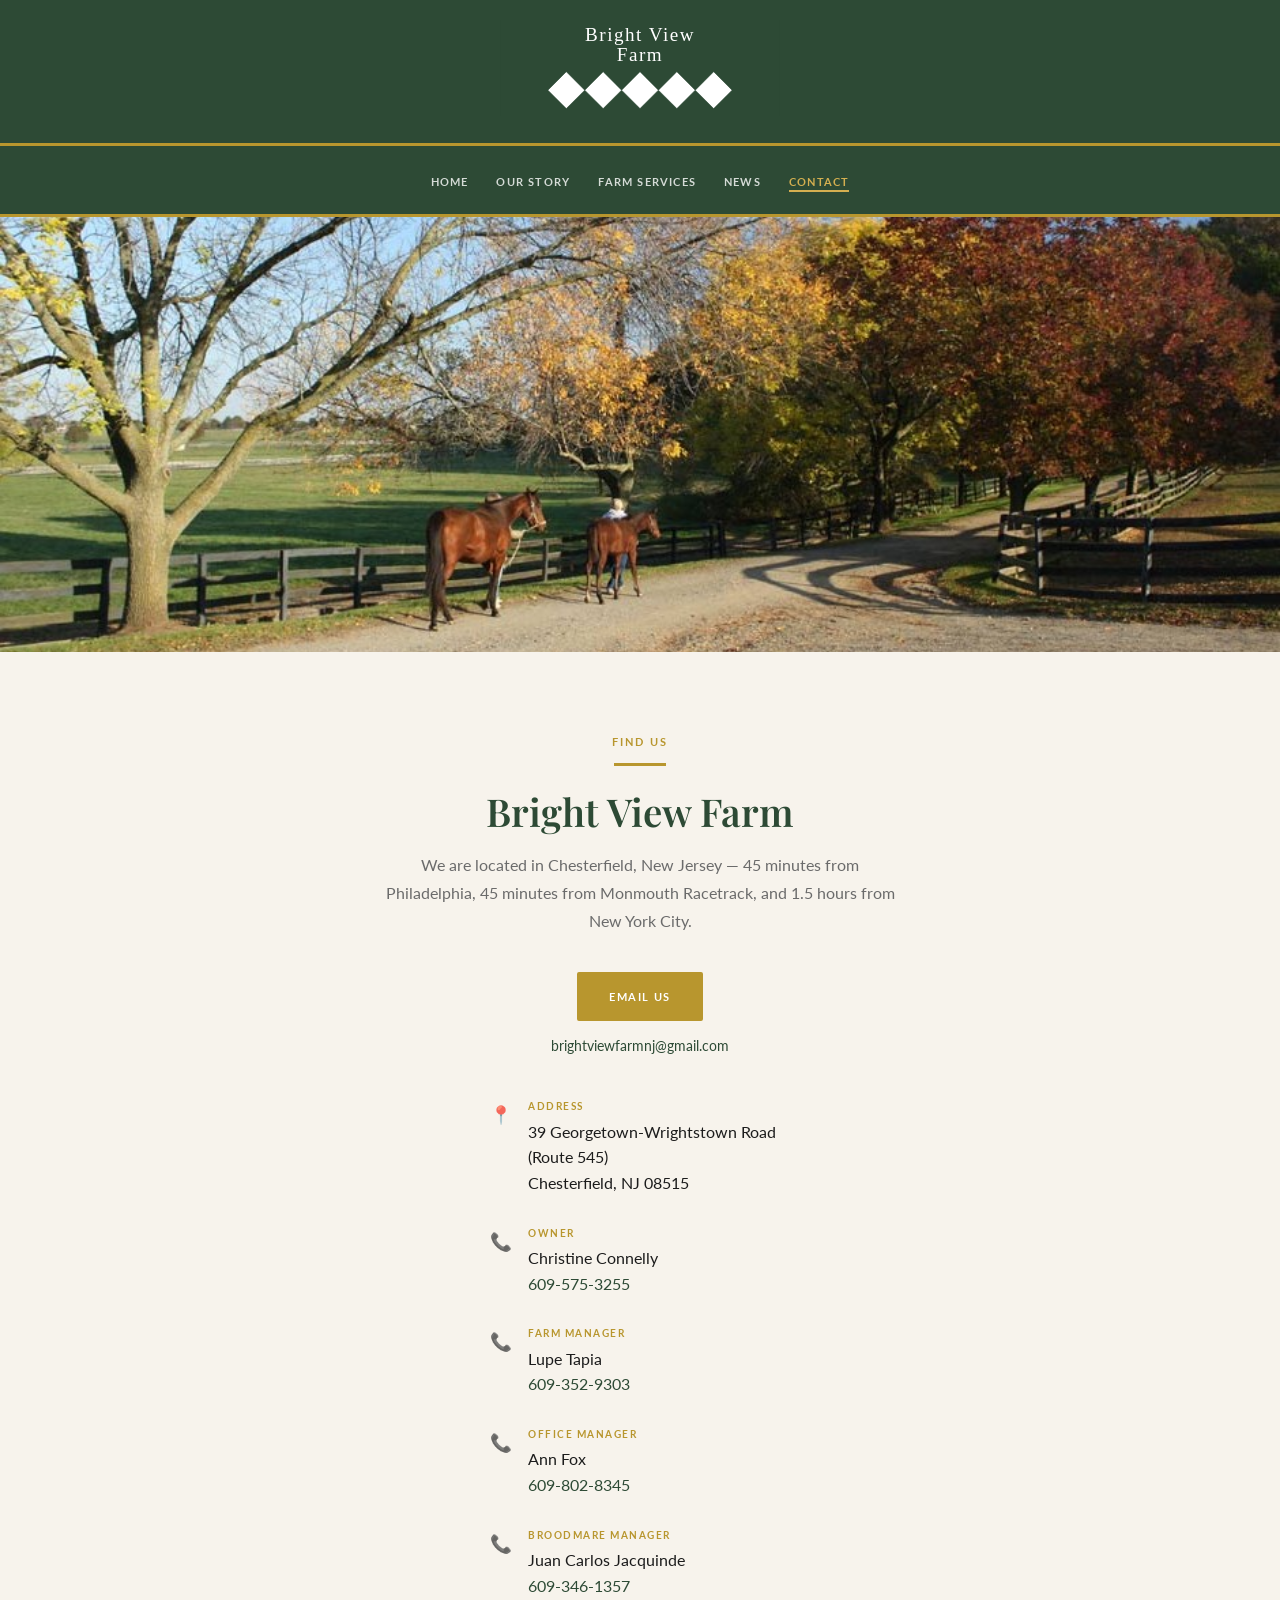
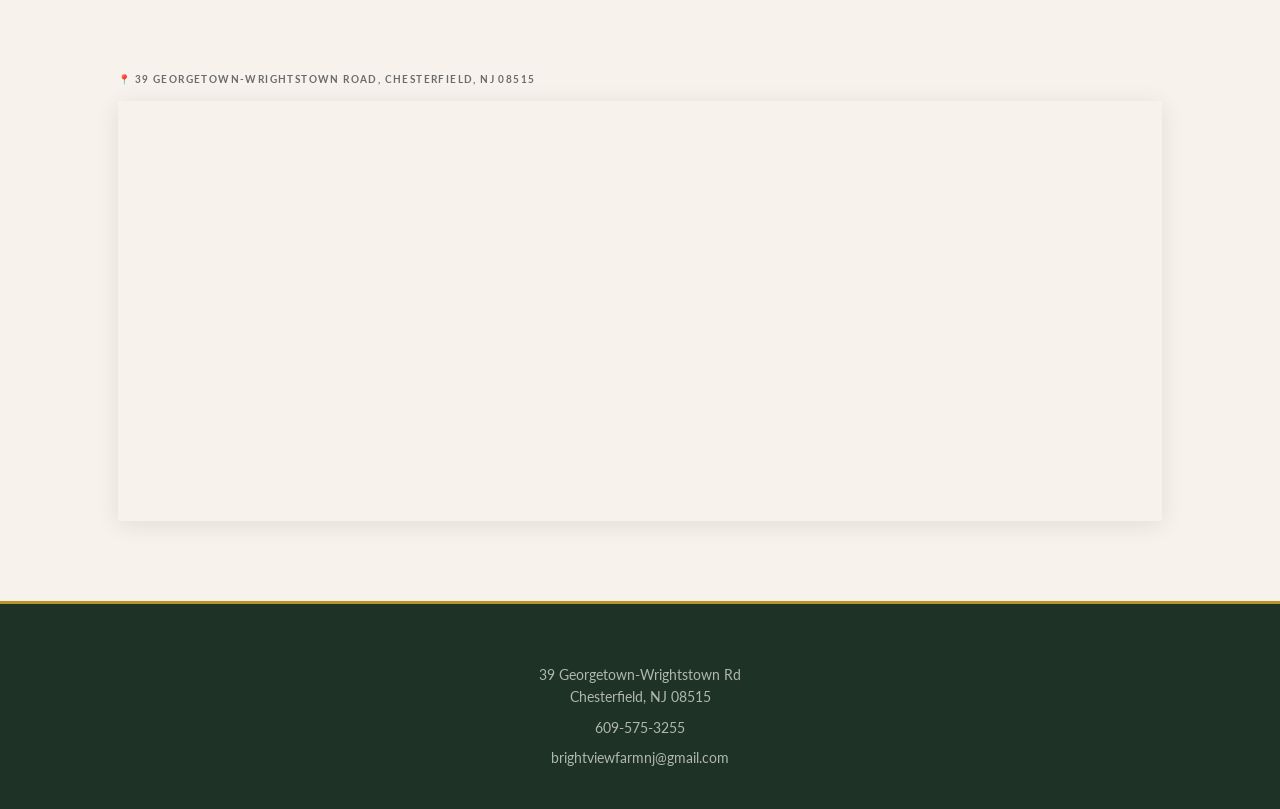
==== commit 068ed79c: "Add prominent Email Us button to contact page" ====
--- a/contact.html
+++ b/contact.html
@@ -44,6 +44,11 @@
         <div class="gold-divider gold-divider--center"></div>
         <h2 class="section-heading">Bright View Farm</h2>
         <p style="color:var(--text-muted); font-size:0.97rem; margin-bottom:36px; line-height:1.8;">We are located in Chesterfield, New Jersey — 45 minutes from Philadelphia, 45 minutes from Monmouth Racetrack, and 1.5 hours from New York City.</p>
+
+        <div class="contact-email-feature">
+          <a href="mailto:brightviewfarmnj@gmail.com" class="btn btn--gold">Email Us</a>
+          <p class="contact-email-feature__address"><a href="mailto:brightviewfarmnj@gmail.com">brightviewfarmnj@gmail.com</a></p>
+        </div>
 
         <div class="contact-info__block">
           <div class="contact-info__icon">&#128205;</div>
@@ -100,16 +105,6 @@
           </div>
         </div>
 
-        <div class="contact-info__block">
-          <div class="contact-info__icon">&#9993;</div>
-          <div>
-            <p class="contact-info__label">Email</p>
-            <p class="contact-info__value">
-              <a href="mailto:brightviewfarmnj@gmail.com">brightviewfarmnj@gmail.com</a>
-            </p>
-          </div>
-        </div>
-
       </div>
 
       <!-- Map -->
--- a/css/style.css
+++ b/css/style.css
@@ -1012,6 +1012,25 @@
   text-align: left;
 }
 
+.contact-email-feature {
+  margin-bottom: 40px;
+}
+
+.contact-email-feature__address {
+  margin-top: 12px;
+  font-size: 0.9rem;
+  color: var(--text-muted);
+}
+
+.contact-email-feature__address a {
+  color: var(--green);
+  transition: color 0.2s;
+}
+
+.contact-email-feature__address a:hover {
+  color: var(--gold);
+}
+
 .contact-info__block {
   display: flex;
   gap: 16px;
